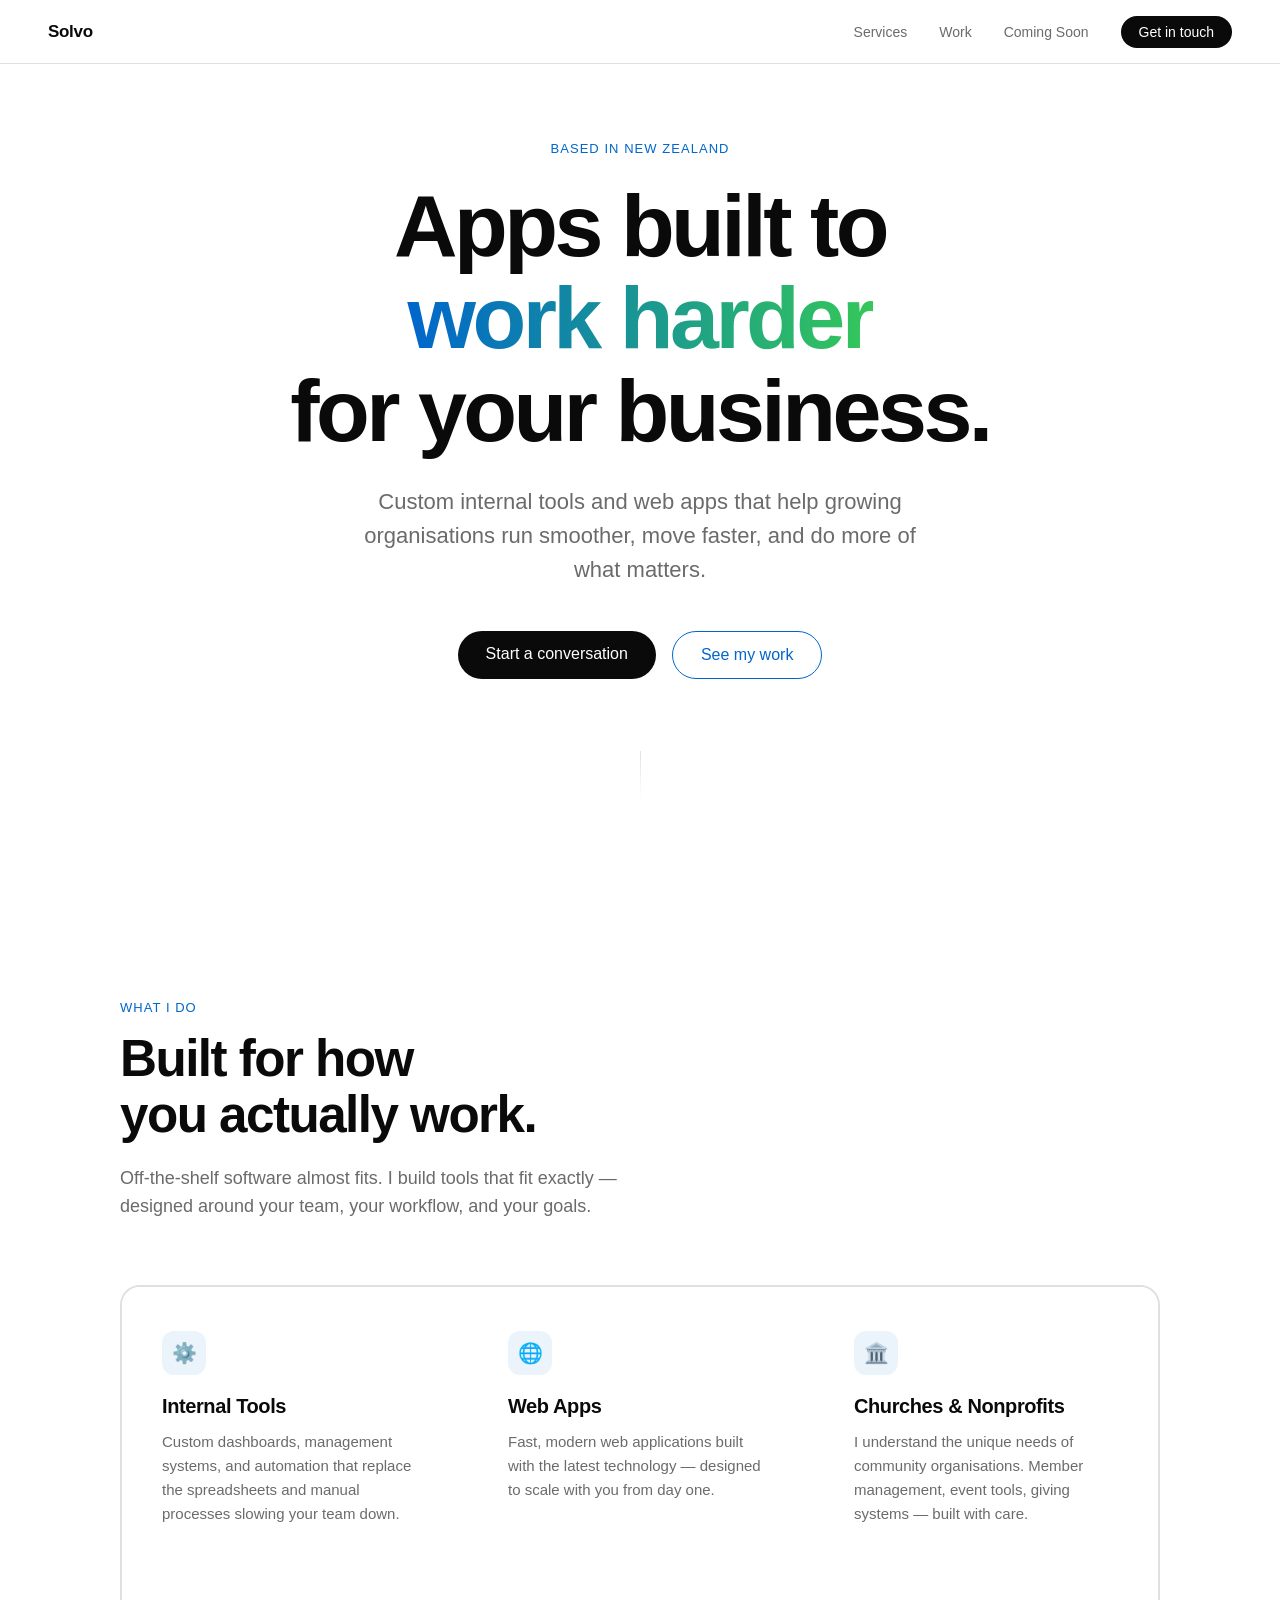
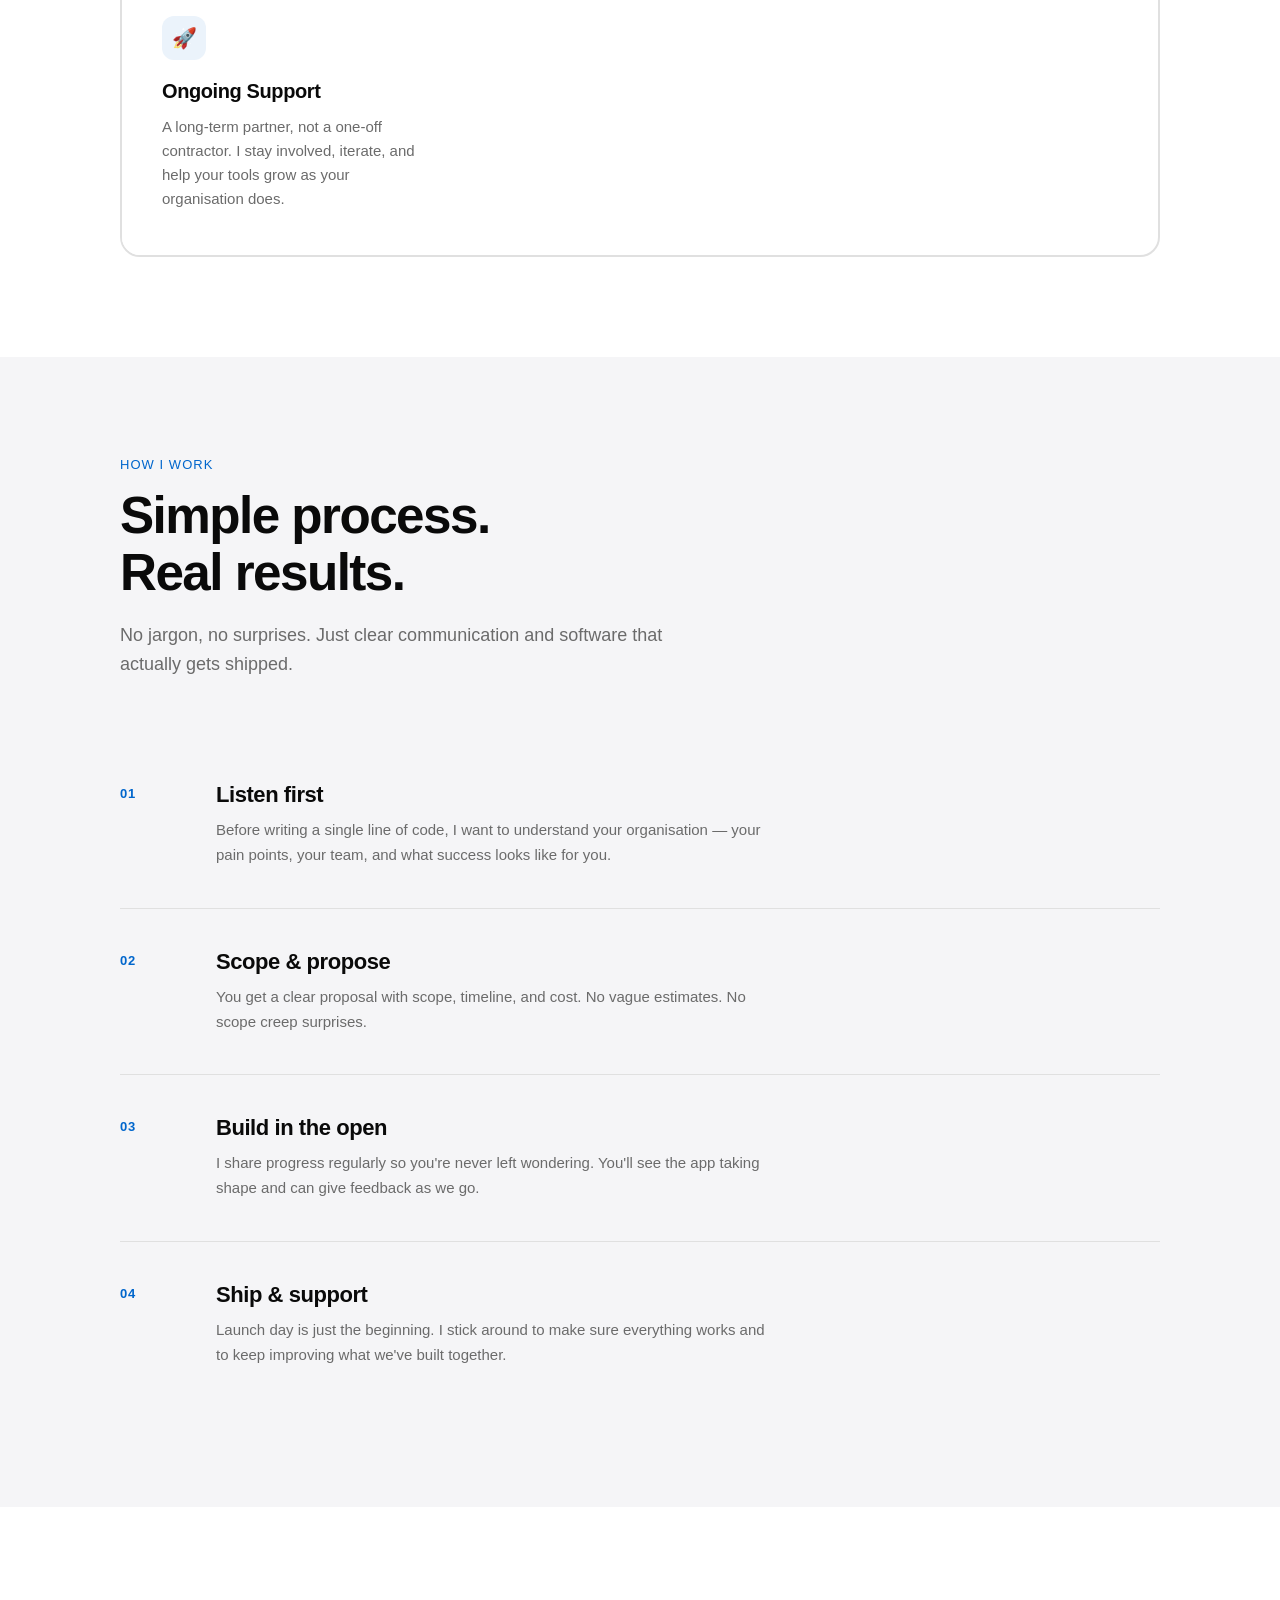
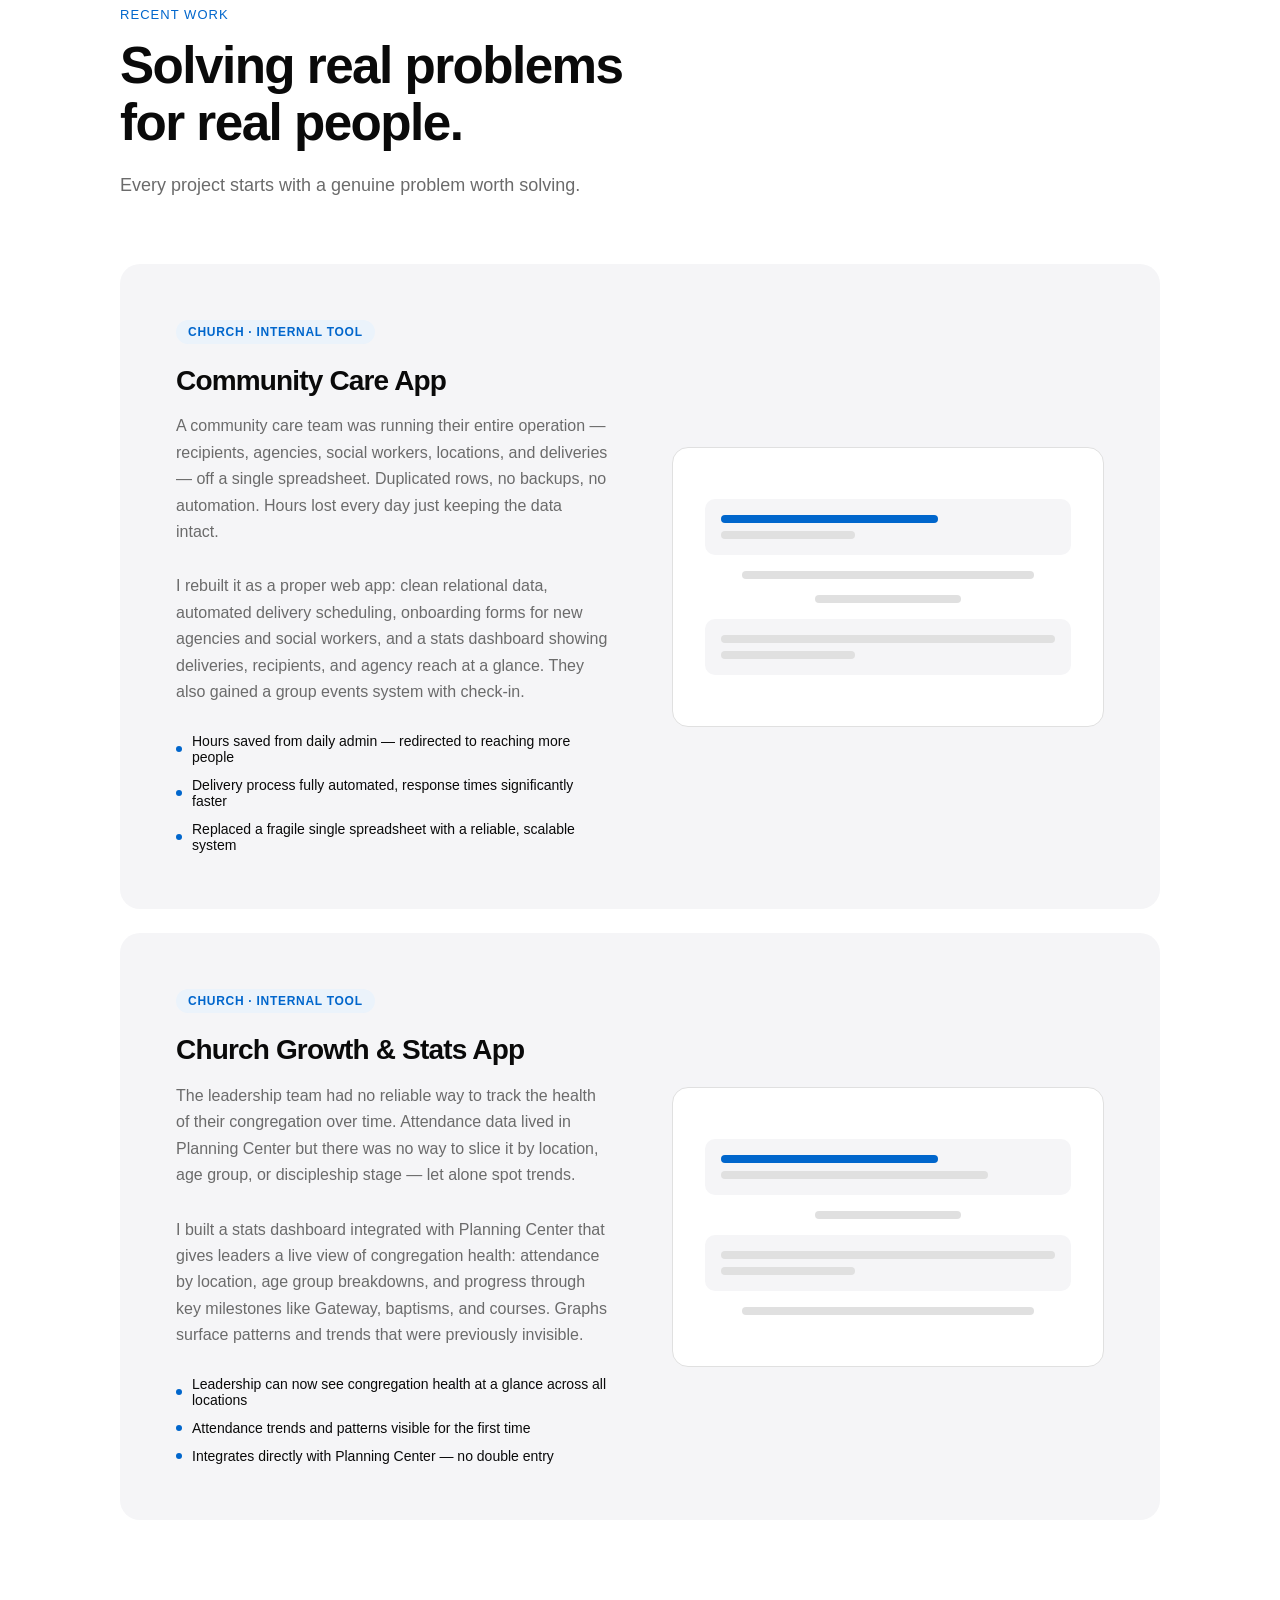
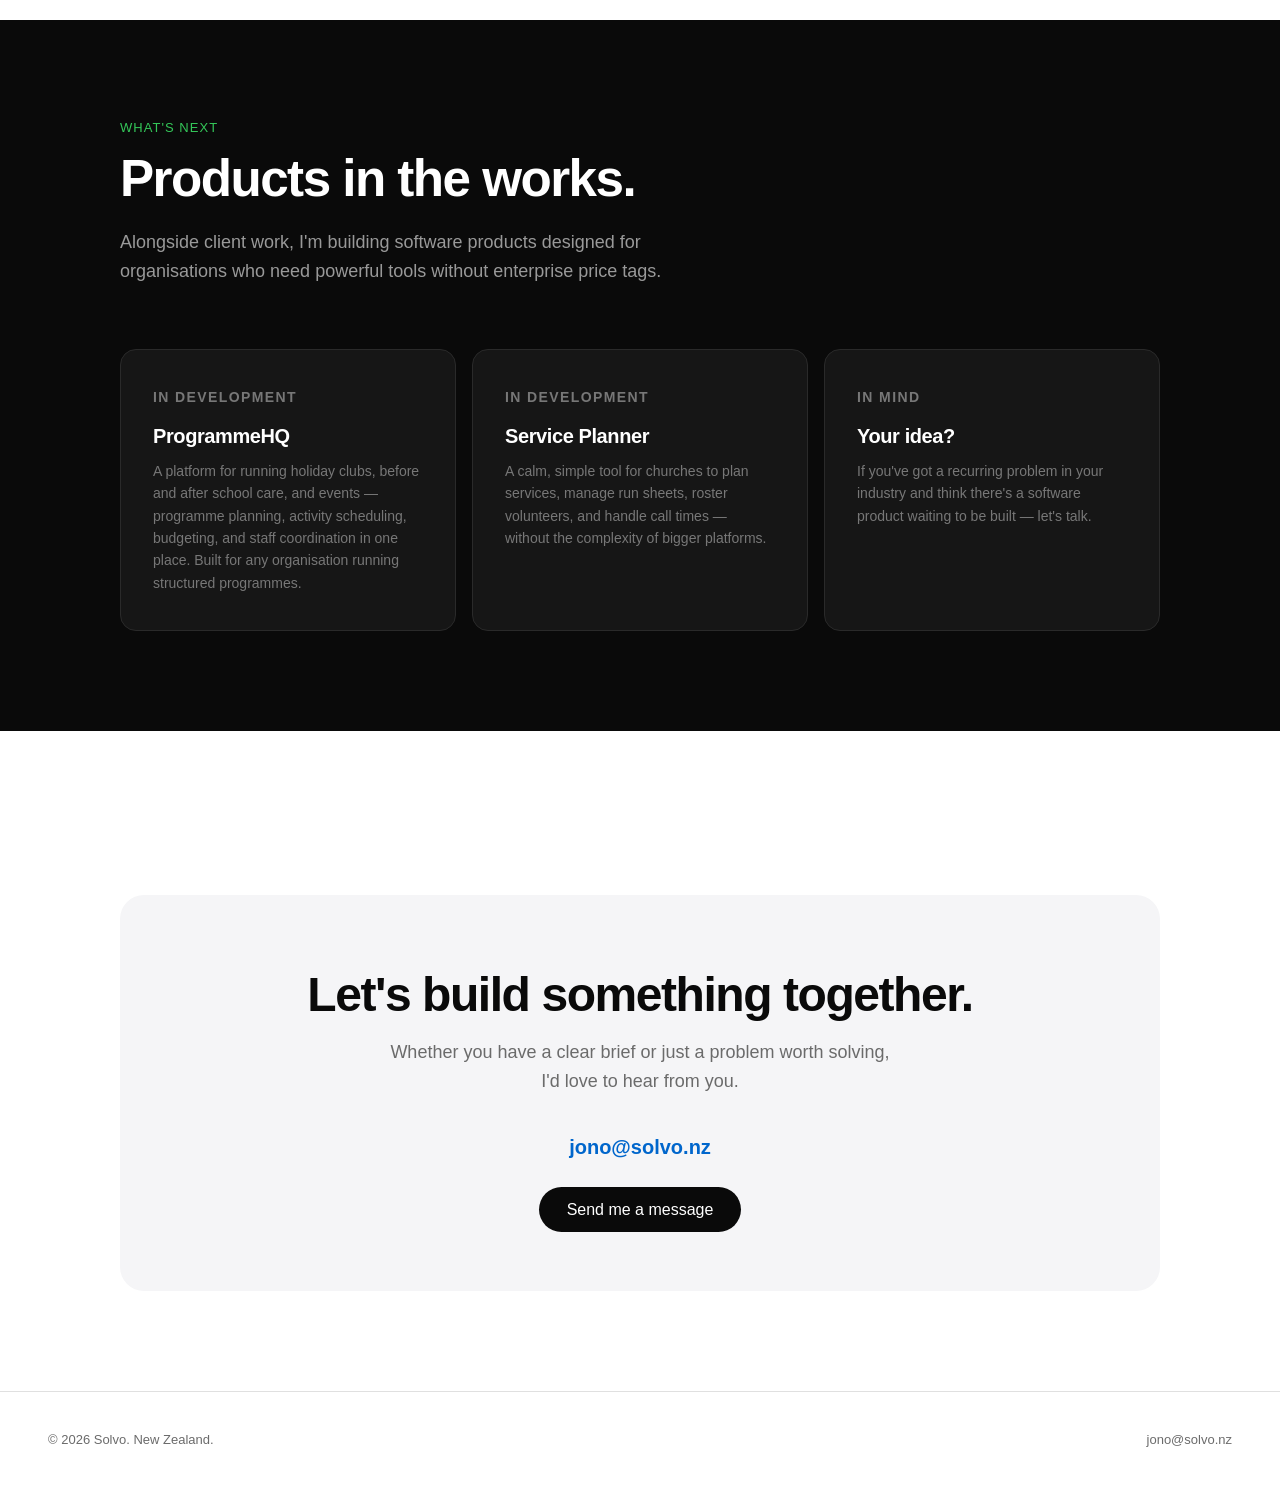
==== index.html @ 23cbd767 "Add files via upload" ====
<!DOCTYPE html>
<html lang="en">
<head>
<meta charset="UTF-8" />
<meta name="viewport" content="width=device-width, initial-scale=1.0" />
<title>Solvo — Custom App Development, New Zealand</title>
<style>
*, *::before, *::after { box-sizing: border-box; margin: 0; padding: 0; }
:root {
--black: #0A0A0A;
--white: #FFFFFF;
--grey: #6B6B6B;
--light: #F5F5F7;
--border: #E0E0E0;
--blue: #0066CC;
--blue-lt: #EBF3FB;
}
html { scroll-behavior: smooth; }
body {
font-family: -apple-system, BlinkMacSystemFont, "SF Pro Display", "Segoe UI", sans-serif;
background: var(--white);
color: var(--black);
-webkit-font-smoothing: antialiased;
}
/* NAV */
nav {
position: fixed;
top: 0; left: 0; right: 0;
z-index: 100;
display: flex;
align-items: center;
justify-content: space-between;
padding: 0 48px;
height: 64px;
background: rgba(255,255,255,0.85);
backdrop-filter: saturate(180%) blur(20px);
border-bottom: 1px solid var(--border);
}
.nav-logo {
font-size: 17px;
font-weight: 600;
letter-spacing: -0.3px;
color: var(--black);
text-decoration: none;
}
.nav-links {
display: flex;
gap: 32px;
list-style: none;
}
.nav-links a {
font-size: 14px;
color: var(--grey);
text-decoration: none;
transition: color 0.2s;
}
.nav-links a:hover { color: var(--black); }
.nav-cta {
background: var(--black);
color: var(--white) !important;
padding: 8px 18px;
border-radius: 980px;
font-size: 14px !important;
font-weight: 500;
transition: background 0.2s !important;
}
.nav-cta:hover { background: #333 !important; color: var(--white) !important; }
/* HERO */
.hero {
min-height: 100vh;
display: flex;
flex-direction: column;
align-items: center;
justify-content: center;
text-align: center;
padding: 120px 24px 80px;
}
.hero-eyebrow {
display: inline-block;
font-size: 13px;
font-weight: 500;
letter-spacing: 0.08em;
text-transform: uppercase;
color: var(--blue);
margin-bottom: 24px;
}
.hero h1 {
font-size: clamp(44px, 7vw, 88px);
font-weight: 700;
letter-spacing: -0.04em;
line-height: 1.05;
max-width: 820px;
margin-bottom: 28px;
}
.hero h1 .animated-word {
background: linear-gradient(90deg, #0066CC, #34C759, #FF6B00, #0066CC);
background-size: 300% auto;
-webkit-background-clip: text;
-webkit-text-fill-color: transparent;
background-clip: text;
animation: shimmer 6s linear infinite;
}
@keyframes shimmer {
0% { background-position: 0% center; }
100% { background-position: 300% center; }
}
.hero p {
font-size: clamp(18px, 2.2vw, 22px);
color: var(--grey);
max-width: 560px;
line-height: 1.55;
margin-bottom: 44px;
font-weight: 400;
}
.hero-actions {
display: flex;
gap: 16px;
flex-wrap: wrap;
justify-content: center;
}
.btn-primary {
background: var(--black);
color: var(--white);
padding: 14px 28px;
border-radius: 980px;
font-size: 16px;
font-weight: 500;
text-decoration: none;
transition: background 0.2s, transform 0.15s;
}
.btn-primary:hover { background: #333; transform: translateY(-1px); }
.btn-secondary {
background: transparent;
color: var(--blue);
padding: 14px 28px;
border-radius: 980px;
font-size: 16px;
font-weight: 500;
text-decoration: none;
border: 1.5px solid var(--blue);
transition: background 0.2s, transform 0.15s;
}
.btn-secondary:hover { background: var(--blue-lt); transform: translateY(-1px); }
.hero-scroll {
margin-top: 72px;
display: flex;
flex-direction: column;
align-items: center;
gap: 8px;
color: var(--border);
font-size: 12px;
letter-spacing: 0.08em;
text-transform: uppercase;
}
.scroll-line {
width: 1px;
height: 48px;
background: linear-gradient(to bottom, var(--border), transparent);
}
/* SECTION WRAPPER */
section {
padding: 100px 24px;
}
.container {
max-width: 1040px;
margin: 0 auto;
}
.section-eyebrow {
font-size: 13px;
font-weight: 500;
letter-spacing: 0.08em;
text-transform: uppercase;
color: var(--blue);
margin-bottom: 16px;
}
.section-title {
font-size: clamp(32px, 4vw, 52px);
font-weight: 700;
letter-spacing: -0.03em;
line-height: 1.1;
margin-bottom: 20px;
}
.section-sub {
font-size: 18px;
color: var(--grey);
line-height: 1.6;
max-width: 560px;
}
/* WHAT I DO */
#services { background: var(--white); }
.services-grid {
display: grid;
grid-template-columns: repeat(auto-fit, minmax(280px, 1fr));
gap: 2px;
margin-top: 64px;
border: 2px solid var(--border);
border-radius: 20px;
overflow: hidden;
}
.service-card {
padding: 44px 40px;
background: var(--white);
transition: background 0.2s;
}
.service-card:hover { background: var(--light); }
.service-icon {
width: 44px;
height: 44px;
background: var(--blue-lt);
border-radius: 12px;
display: flex;
align-items: center;
justify-content: center;
margin-bottom: 20px;
font-size: 20px;
}
.service-card h3 {
font-size: 20px;
font-weight: 600;
letter-spacing: -0.02em;
margin-bottom: 12px;
}
.service-card p {
font-size: 15px;
color: var(--grey);
line-height: 1.6;
}
/* HOW I WORK */
#process { background: var(--light); }
.process-steps {
margin-top: 64px;
display: flex;
flex-direction: column;
gap: 0;
}
.process-step {
display: grid;
grid-template-columns: 64px 1fr;
gap: 32px;
padding: 40px 0;
border-bottom: 1px solid var(--border);
align-items: start;
}
.process-step:last-child { border-bottom: none; }
.step-num {
font-size: 13px;
font-weight: 600;
color: var(--blue);
letter-spacing: 0.05em;
padding-top: 4px;
}
.step-content h3 {
font-size: 22px;
font-weight: 600;
letter-spacing: -0.02em;
margin-bottom: 10px;
}
.step-content p {
font-size: 15px;
color: var(--grey);
line-height: 1.65;
max-width: 560px;
}
/* WORK */
#work { background: var(--white); }
.work-cards {
margin-top: 64px;
display: flex;
flex-direction: column;
gap: 24px;
}
.work-card {
background: var(--light);
border-radius: 20px;
padding: 56px;
display: grid;
grid-template-columns: 1fr 1fr;
gap: 64px;
align-items: center;
}
.work-tag {
display: inline-block;
background: var(--blue-lt);
color: var(--blue);
font-size: 12px;
font-weight: 600;
letter-spacing: 0.06em;
text-transform: uppercase;
padding: 5px 12px;
border-radius: 980px;
margin-bottom: 20px;
}
.work-card h3 {
font-size: 28px;
font-weight: 700;
letter-spacing: -0.03em;
margin-bottom: 16px;
line-height: 1.2;
}
.work-card p {
font-size: 16px;
color: var(--grey);
line-height: 1.65;
margin-bottom: 28px;
}
.work-outcome {
display: flex;
flex-direction: column;
gap: 12px;
}
.outcome-item {
display: flex;
align-items: center;
gap: 10px;
font-size: 14px;
color: var(--black);
font-weight: 500;
}
.outcome-dot {
width: 6px;
height: 6px;
background: var(--blue);
border-radius: 50%;
flex-shrink: 0;
}
.work-visual {
background: var(--white);
border-radius: 16px;
height: 280px;
display: flex;
flex-direction: column;
align-items: center;
justify-content: center;
gap: 16px;
border: 1px solid var(--border);
padding: 32px;
}
.mock-bar {
width: 100%;
height: 8px;
background: var(--border);
border-radius: 4px;
}
.mock-bar.blue { background: var(--blue); width: 65%; }
.mock-bar.short { width: 40%; }
.mock-bar.mid { width: 80%; }
.mock-card {
width: 100%;
background: var(--light);
border-radius: 10px;
padding: 16px;
display: flex;
flex-direction: column;
gap: 8px;
}
/* COMING SOON */
#saas {
background: var(--black);
color: var(--white);
}
#saas .section-eyebrow { color: #34C759; }
#saas .section-title { color: var(--white); }
#saas .section-sub { color: #999; }
.saas-cards {
margin-top: 64px;
display: grid;
grid-template-columns: repeat(auto-fit, minmax(260px, 1fr));
gap: 16px;
}
.saas-card {
background: #161616;
border: 1px solid #2a2a2a;
border-radius: 16px;
padding: 36px 32px;
position: relative;
overflow: hidden;
}
.saas-card::before {
content: '';
position: absolute;
top: 0; left: 0; right: 0;
height: 2px;
background: linear-gradient(90deg, var(--blue), #34C759);
opacity: 0;
transition: opacity 0.3s;
}
.saas-card:hover::before { opacity: 1; }
.saas-label {
font-size: 11px;
font-weight: 600;
letter-spacing: 0.1em;
text-transform: uppercase;
color: #555;
margin-bottom: 16px;
}
.saas-card h3 {
font-size: 20px;
font-weight: 600;
color: var(--white);
margin-bottom: 12px;
letter-spacing: -0.02em;
}
.saas-card p {
font-size: 14px;
color: #777;
line-height: 1.6;
}
/* CONTACT */
#contact { background: var(--white); }
.contact-box {
margin-top: 64px;
background: var(--light);
border-radius: 24px;
padding: 72px 64px;
text-align: center;
}
.contact-box h2 {
font-size: clamp(32px, 4vw, 48px);
font-weight: 700;
letter-spacing: -0.03em;
margin-bottom: 16px;
}
.contact-box p {
font-size: 18px;
color: var(--grey);
margin-bottom: 40px;
line-height: 1.6;
}
.contact-email {
display: inline-block;
font-size: 20px;
font-weight: 600;
color: var(--blue);
text-decoration: none;
border-bottom: 2px solid transparent;
transition: border-color 0.2s;
margin-bottom: 40px;
}
.contact-email:hover { border-color: var(--blue); }
/* FOOTER */
footer {
padding: 40px 48px;
border-top: 1px solid var(--border);
display: flex;
align-items: center;
justify-content: space-between;
}
footer p {
font-size: 13px;
color: var(--grey);
}
footer a {
font-size: 13px;
color: var(--grey);
text-decoration: none;
}
footer a:hover { color: var(--black); }
/* RESPONSIVE */
@media (max-width: 768px) {
nav { padding: 0 20px; }
.nav-links { display: none; }
section { padding: 72px 20px; }
.work-card { grid-template-columns: 1fr; gap: 32px; padding: 36px 28px; }
.work-visual { height: 200px; }
.contact-box { padding: 48px 28px; }
footer { flex-direction: column; gap: 12px; text-align: center; }
}
@media (prefers-reduced-motion: reduce) {
.hero h1 .animated-word { animation: none; background: var(--blue); }
}
</style>
</head>
<body>
<!-- NAV -->
<nav>
<a href="#" class="nav-logo">Solvo</a>
<ul class="nav-links">
<li><a href="#services">Services</a></li>
<li><a href="#work">Work</a></li>
<li><a href="#saas">Coming Soon</a></li>
<li><a href="#contact" class="nav-cta">Get in touch</a></li>
</ul>
</nav>

<!-- HERO -->
<section class="hero">
<span class="hero-eyebrow">Based in New Zealand</span>
<h1>Apps built to<br><span class="animated-word">work harder</span><br>for your business.</h1>
<p>Custom internal tools and web apps that help growing organisations run smoother, move faster, and do more of what matters.</p>
<div class="hero-actions">
<a href="#contact" class="btn-primary">Start a conversation</a>
<a href="#work" class="btn-secondary">See my work</a>
</div>
<div class="hero-scroll">
<div class="scroll-line"></div>
</div>
</section>

<!-- SERVICES -->
<section id="services">
<div class="container">
<p class="section-eyebrow">What I do</p>
<h2 class="section-title">Built for how<br>you actually work.</h2>
<p class="section-sub">Off-the-shelf software almost fits. I build tools that fit exactly — designed around your team, your workflow, and your goals.</p>
<div class="services-grid">
<div class="service-card">
<div class="service-icon">⚙️</div>
<h3>Internal Tools</h3>
<p>Custom dashboards, management systems, and automation that replace the spreadsheets and manual processes slowing your team down.</p>
</div>
<div class="service-card">
<div class="service-icon">🌐</div>
<h3>Web Apps</h3>
<p>Fast, modern web applications built with the latest technology — designed to scale with you from day one.</p>
</div>
<div class="service-card">
<div class="service-icon">🏛️</div>
<h3>Churches & Nonprofits</h3>
<p>I understand the unique needs of community organisations. Member management, event tools, giving systems — built with care.</p>
</div>
<div class="service-card">
<div class="service-icon">🚀</div>
<h3>Ongoing Support</h3>
<p>A long-term partner, not a one-off contractor. I stay involved, iterate, and help your tools grow as your organisation does.</p>
</div>
</div>
</div>
</section>

<!-- PROCESS -->
<section id="process">
<div class="container">
<p class="section-eyebrow">How I work</p>
<h2 class="section-title">Simple process.<br>Real results.</h2>
<p class="section-sub">No jargon, no surprises. Just clear communication and software that actually gets shipped.</p>
<div class="process-steps">
<div class="process-step">
<span class="step-num">01</span>
<div class="step-content">
<h3>Listen first</h3>
<p>Before writing a single line of code, I want to understand your organisation — your pain points, your team, and what success looks like for you.</p>
</div>
</div>
<div class="process-step">
<span class="step-num">02</span>
<div class="step-content">
<h3>Scope & propose</h3>
<p>You get a clear proposal with scope, timeline, and cost. No vague estimates. No scope creep surprises.</p>
</div>
</div>
<div class="process-step">
<span class="step-num">03</span>
<div class="step-content">
<h3>Build in the open</h3>
<p>I share progress regularly so you're never left wondering. You'll see the app taking shape and can give feedback as we go.</p>
</div>
</div>
<div class="process-step">
<span class="step-num">04</span>
<div class="step-content">
<h3>Ship & support</h3>
<p>Launch day is just the beginning. I stick around to make sure everything works and to keep improving what we've built together.</p>
</div>
</div>
</div>
</div>
</section>

<!-- WORK -->
<section id="work">
<div class="container">
<p class="section-eyebrow">Recent work</p>
<h2 class="section-title">Solving real problems<br>for real people.</h2>
<p class="section-sub">Every project starts with a genuine problem worth solving.</p>
<div class="work-cards">
<div class="work-card">
<div class="work-info">
<span class="work-tag">Church · Internal Tool</span>
<h3>Community Care App</h3>
<p>A community care team was running their entire operation — recipients, agencies, social workers, locations, and deliveries — off a single spreadsheet. Duplicated rows, no backups, no automation. Hours lost every day just keeping the data intact.</p>
<p>I rebuilt it as a proper web app: clean relational data, automated delivery scheduling, onboarding forms for new agencies and social workers, and a stats dashboard showing deliveries, recipients, and agency reach at a glance. They also gained a group events system with check-in.</p>
<div class="work-outcome">
<div class="outcome-item"><span class="outcome-dot"></span>Hours saved from daily admin — redirected to reaching more people</div>
<div class="outcome-item"><span class="outcome-dot"></span>Delivery process fully automated, response times significantly faster</div>
<div class="outcome-item"><span class="outcome-dot"></span>Replaced a fragile single spreadsheet with a reliable, scalable system</div>
</div>
</div>
<div class="work-visual" aria-hidden="true">
<div class="mock-card">
<div class="mock-bar blue"></div>
<div class="mock-bar short"></div>
</div>
<div class="mock-bar mid"></div>
<div class="mock-bar short"></div>
<div class="mock-card">
<div class="mock-bar"></div>
<div class="mock-bar short"></div>
</div>
</div>
</div>
<div class="work-card">
<div class="work-info">
<span class="work-tag">Church · Internal Tool</span>
<h3>Church Growth & Stats App</h3>
<p>The leadership team had no reliable way to track the health of their congregation over time. Attendance data lived in Planning Center but there was no way to slice it by location, age group, or discipleship stage — let alone spot trends.</p>
<p>I built a stats dashboard integrated with Planning Center that gives leaders a live view of congregation health: attendance by location, age group breakdowns, and progress through key milestones like Gateway, baptisms, and courses. Graphs surface patterns and trends that were previously invisible.</p>
<div class="work-outcome">
<div class="outcome-item"><span class="outcome-dot"></span>Leadership can now see congregation health at a glance across all locations</div>
<div class="outcome-item"><span class="outcome-dot"></span>Attendance trends and patterns visible for the first time</div>
<div class="outcome-item"><span class="outcome-dot"></span>Integrates directly with Planning Center — no double entry</div>
</div>
</div>
<div class="work-visual" aria-hidden="true">
<div class="mock-card">
<div class="mock-bar blue"></div>
<div class="mock-bar mid"></div>
</div>
<div class="mock-bar short"></div>
<div class="mock-card">
<div class="mock-bar"></div>
<div class="mock-bar short"></div>
</div>
<div class="mock-bar mid"></div>
</div>
</div>
</div>
</div>
</section>

<!-- SAAS / COMING SOON -->
<section id="saas">
<div class="container">
<p class="section-eyebrow">What's next</p>
<h2 class="section-title">Products in the works.</h2>
<p class="section-sub">Alongside client work, I'm building software products designed for organisations who need powerful tools without enterprise price tags.</p>
<div class="saas-cards">
<div class="saas-card">
<p class="saas-label">In development</p>
<h3>ProgrammeHQ</h3>
<p>A platform for running holiday clubs, before and after school care, and events — programme planning, activity scheduling, budgeting, and staff coordination in one place. Built for any organisation running structured programmes.</p>
</div>
<div class="saas-card">
<p class="saas-label">In development</p>
<h3>Service Planner</h3>
<p>A calm, simple tool for churches to plan services, manage run sheets, roster volunteers, and handle call times — without the complexity of bigger platforms.</p>
</div>
<div class="saas-card">
<p class="saas-label">In mind</p>
<h3>Your idea?</h3>
<p>If you've got a recurring problem in your industry and think there's a software product waiting to be built — let's talk.</p>
</div>
</div>
</div>
</section>

<!-- CONTACT -->
<section id="contact">
<div class="container">
<div class="contact-box">
<h2>Let's build something together.</h2>
<p>Whether you have a clear brief or just a problem worth solving,<br>I'd love to hear from you.</p>
<a href="mailto:jono@solvo.nz" class="contact-email">jono@solvo.nz</a>
<br>
<a href="mailto:jono@solvo.nz" class="btn-primary">Send me a message</a>
</div>
</div>
</section>

<!-- FOOTER -->
<footer>
<p>© 2026 Solvo. New Zealand.</p>
<a href="mailto:jono@solvo.nz">jono@solvo.nz</a>
</footer>

</body>
</html>
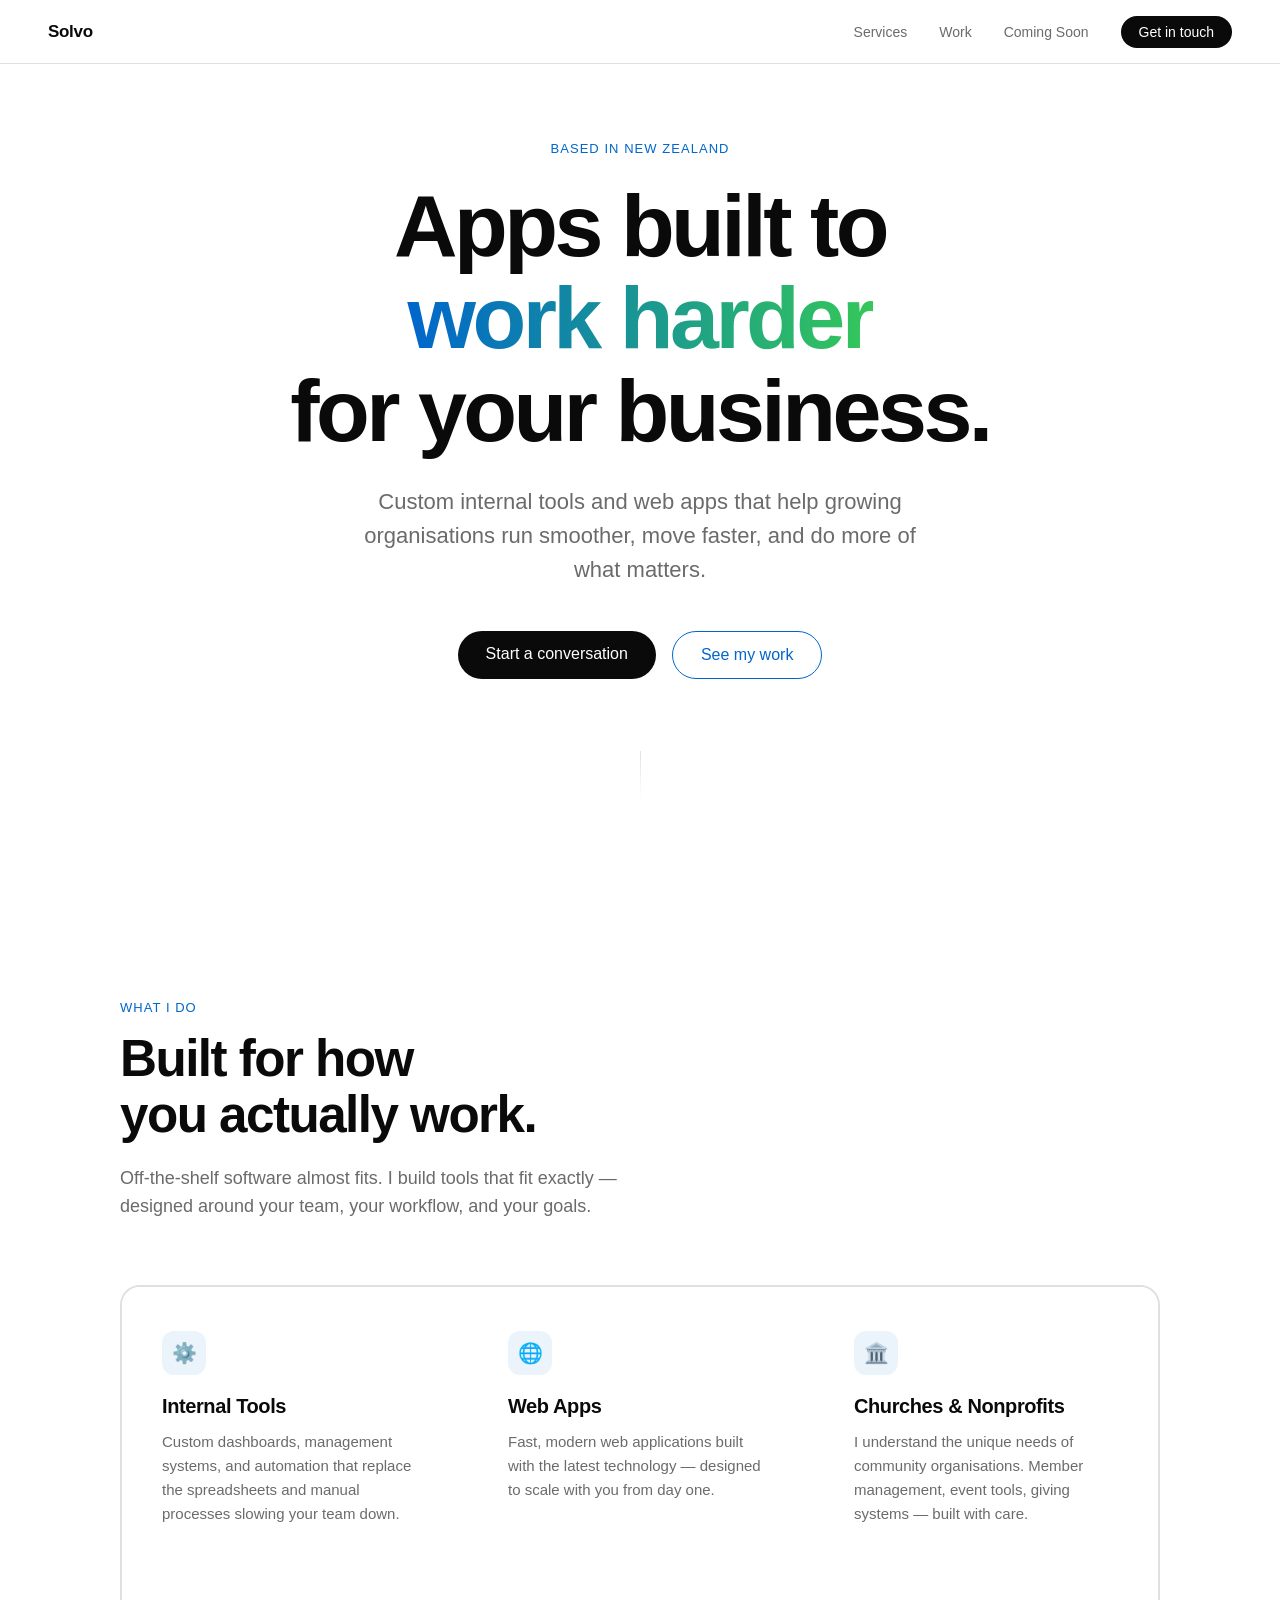
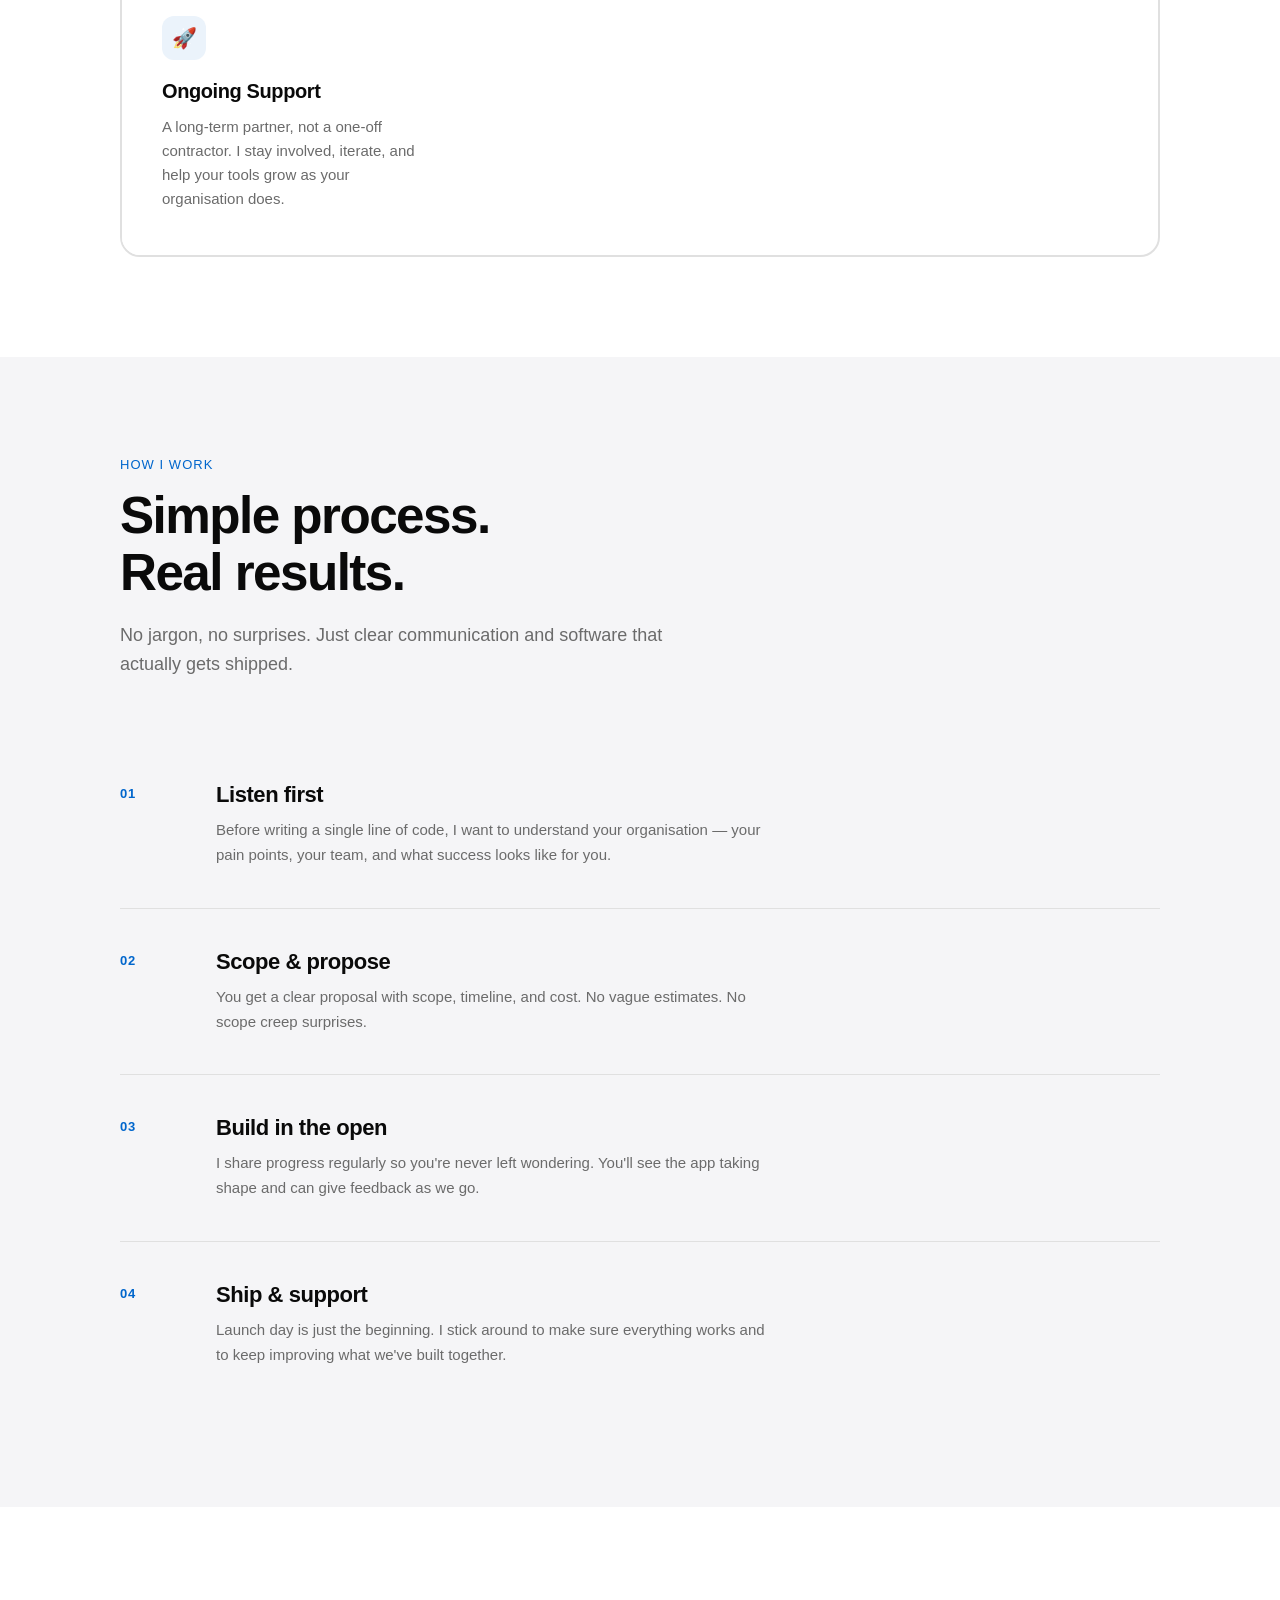
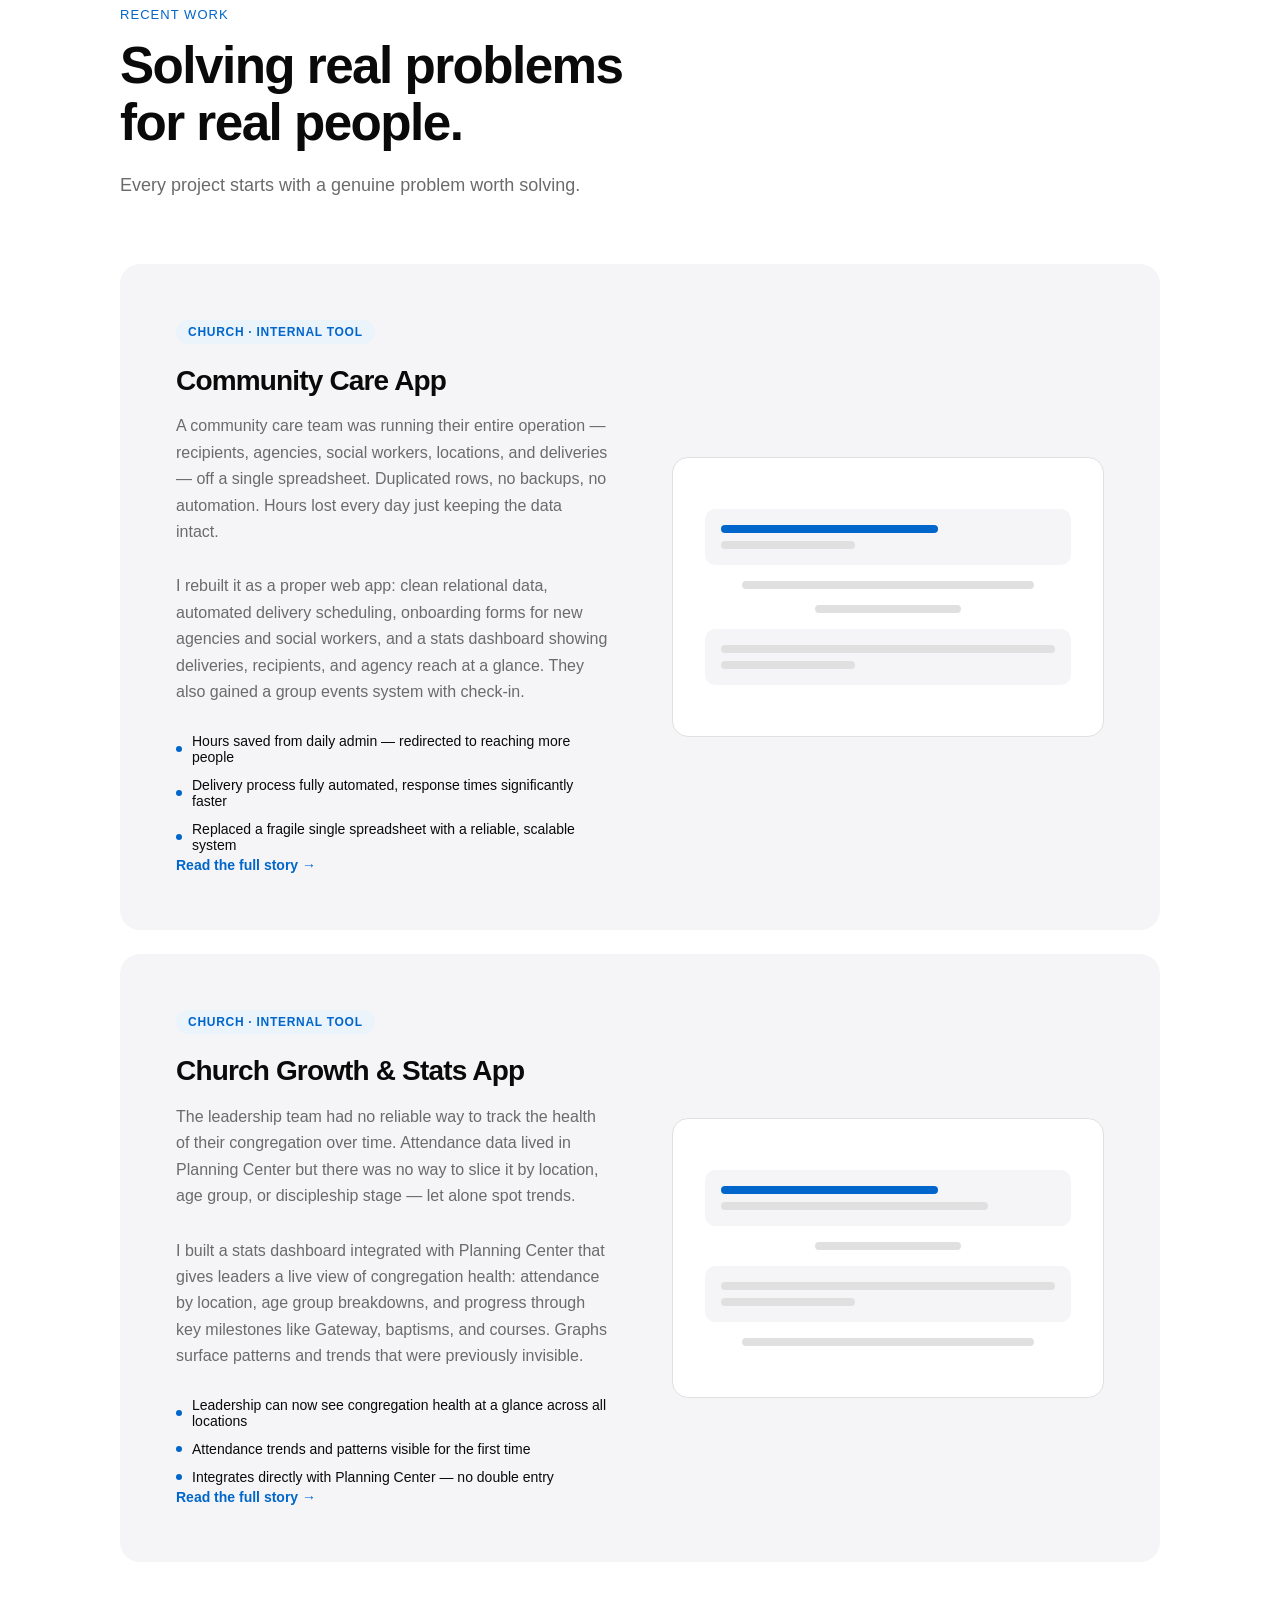
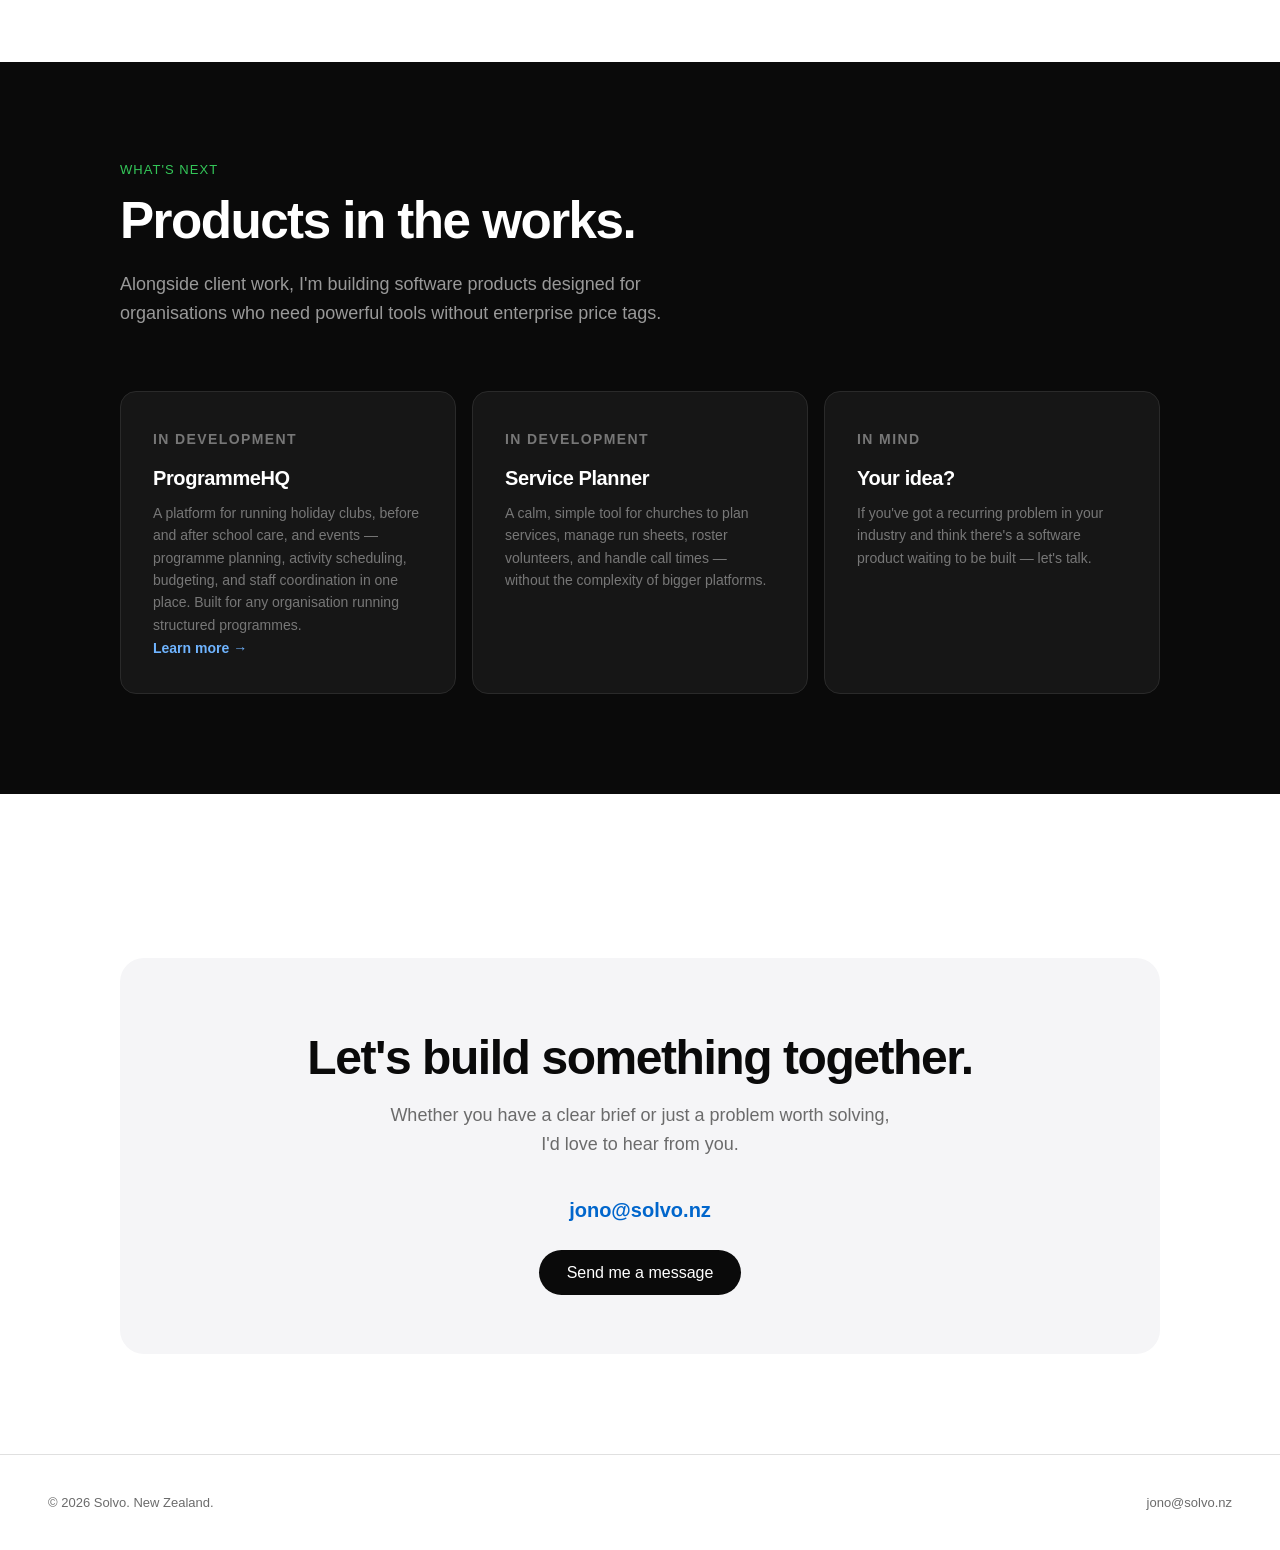
==== commit 6948f740: "Add files via upload" ====
--- a/index.html
+++ b/index.html
@@ -4,481 +4,27 @@
 <meta charset="UTF-8" />
 <meta name="viewport" content="width=device-width, initial-scale=1.0" />
 <title>Solvo — Custom App Development, New Zealand</title>
-<style>
-*, *::before, *::after { box-sizing: border-box; margin: 0; padding: 0; }
-:root {
---black: #0A0A0A;
---white: #FFFFFF;
---grey: #6B6B6B;
---light: #F5F5F7;
---border: #E0E0E0;
---blue: #0066CC;
---blue-lt: #EBF3FB;
-}
-html { scroll-behavior: smooth; }
-body {
-font-family: -apple-system, BlinkMacSystemFont, "SF Pro Display", "Segoe UI", sans-serif;
-background: var(--white);
-color: var(--black);
--webkit-font-smoothing: antialiased;
-}
-/* NAV */
-nav {
-position: fixed;
-top: 0; left: 0; right: 0;
-z-index: 100;
-display: flex;
-align-items: center;
-justify-content: space-between;
-padding: 0 48px;
-height: 64px;
-background: rgba(255,255,255,0.85);
-backdrop-filter: saturate(180%) blur(20px);
-border-bottom: 1px solid var(--border);
-}
-.nav-logo {
-font-size: 17px;
-font-weight: 600;
-letter-spacing: -0.3px;
-color: var(--black);
-text-decoration: none;
-}
-.nav-links {
-display: flex;
-gap: 32px;
-list-style: none;
-}
-.nav-links a {
-font-size: 14px;
-color: var(--grey);
-text-decoration: none;
-transition: color 0.2s;
-}
-.nav-links a:hover { color: var(--black); }
-.nav-cta {
-background: var(--black);
-color: var(--white) !important;
-padding: 8px 18px;
-border-radius: 980px;
-font-size: 14px !important;
-font-weight: 500;
-transition: background 0.2s !important;
-}
-.nav-cta:hover { background: #333 !important; color: var(--white) !important; }
-/* HERO */
-.hero {
-min-height: 100vh;
-display: flex;
-flex-direction: column;
-align-items: center;
-justify-content: center;
-text-align: center;
-padding: 120px 24px 80px;
-}
-.hero-eyebrow {
-display: inline-block;
-font-size: 13px;
-font-weight: 500;
-letter-spacing: 0.08em;
-text-transform: uppercase;
-color: var(--blue);
-margin-bottom: 24px;
-}
-.hero h1 {
-font-size: clamp(44px, 7vw, 88px);
-font-weight: 700;
-letter-spacing: -0.04em;
-line-height: 1.05;
-max-width: 820px;
-margin-bottom: 28px;
-}
-.hero h1 .animated-word {
-background: linear-gradient(90deg, #0066CC, #34C759, #FF6B00, #0066CC);
-background-size: 300% auto;
--webkit-background-clip: text;
--webkit-text-fill-color: transparent;
-background-clip: text;
-animation: shimmer 6s linear infinite;
-}
-@keyframes shimmer {
-0% { background-position: 0% center; }
-100% { background-position: 300% center; }
-}
-.hero p {
-font-size: clamp(18px, 2.2vw, 22px);
-color: var(--grey);
-max-width: 560px;
-line-height: 1.55;
-margin-bottom: 44px;
-font-weight: 400;
-}
-.hero-actions {
-display: flex;
-gap: 16px;
-flex-wrap: wrap;
-justify-content: center;
-}
-.btn-primary {
-background: var(--black);
-color: var(--white);
-padding: 14px 28px;
-border-radius: 980px;
-font-size: 16px;
-font-weight: 500;
-text-decoration: none;
-transition: background 0.2s, transform 0.15s;
-}
-.btn-primary:hover { background: #333; transform: translateY(-1px); }
-.btn-secondary {
-background: transparent;
-color: var(--blue);
-padding: 14px 28px;
-border-radius: 980px;
-font-size: 16px;
-font-weight: 500;
-text-decoration: none;
-border: 1.5px solid var(--blue);
-transition: background 0.2s, transform 0.15s;
-}
-.btn-secondary:hover { background: var(--blue-lt); transform: translateY(-1px); }
-.hero-scroll {
-margin-top: 72px;
-display: flex;
-flex-direction: column;
-align-items: center;
-gap: 8px;
-color: var(--border);
-font-size: 12px;
-letter-spacing: 0.08em;
-text-transform: uppercase;
-}
-.scroll-line {
-width: 1px;
-height: 48px;
-background: linear-gradient(to bottom, var(--border), transparent);
-}
-/* SECTION WRAPPER */
-section {
-padding: 100px 24px;
-}
-.container {
-max-width: 1040px;
-margin: 0 auto;
-}
-.section-eyebrow {
-font-size: 13px;
-font-weight: 500;
-letter-spacing: 0.08em;
-text-transform: uppercase;
-color: var(--blue);
-margin-bottom: 16px;
-}
-.section-title {
-font-size: clamp(32px, 4vw, 52px);
-font-weight: 700;
-letter-spacing: -0.03em;
-line-height: 1.1;
-margin-bottom: 20px;
-}
-.section-sub {
-font-size: 18px;
-color: var(--grey);
-line-height: 1.6;
-max-width: 560px;
-}
-/* WHAT I DO */
-#services { background: var(--white); }
-.services-grid {
-display: grid;
-grid-template-columns: repeat(auto-fit, minmax(280px, 1fr));
-gap: 2px;
-margin-top: 64px;
-border: 2px solid var(--border);
-border-radius: 20px;
-overflow: hidden;
-}
-.service-card {
-padding: 44px 40px;
-background: var(--white);
-transition: background 0.2s;
-}
-.service-card:hover { background: var(--light); }
-.service-icon {
-width: 44px;
-height: 44px;
-background: var(--blue-lt);
-border-radius: 12px;
-display: flex;
-align-items: center;
-justify-content: center;
-margin-bottom: 20px;
-font-size: 20px;
-}
-.service-card h3 {
-font-size: 20px;
-font-weight: 600;
-letter-spacing: -0.02em;
-margin-bottom: 12px;
-}
-.service-card p {
-font-size: 15px;
-color: var(--grey);
-line-height: 1.6;
-}
-/* HOW I WORK */
-#process { background: var(--light); }
-.process-steps {
-margin-top: 64px;
-display: flex;
-flex-direction: column;
-gap: 0;
-}
-.process-step {
-display: grid;
-grid-template-columns: 64px 1fr;
-gap: 32px;
-padding: 40px 0;
-border-bottom: 1px solid var(--border);
-align-items: start;
-}
-.process-step:last-child { border-bottom: none; }
-.step-num {
-font-size: 13px;
-font-weight: 600;
-color: var(--blue);
-letter-spacing: 0.05em;
-padding-top: 4px;
-}
-.step-content h3 {
-font-size: 22px;
-font-weight: 600;
-letter-spacing: -0.02em;
-margin-bottom: 10px;
-}
-.step-content p {
-font-size: 15px;
-color: var(--grey);
-line-height: 1.65;
-max-width: 560px;
-}
-/* WORK */
-#work { background: var(--white); }
-.work-cards {
-margin-top: 64px;
-display: flex;
-flex-direction: column;
-gap: 24px;
-}
-.work-card {
-background: var(--light);
-border-radius: 20px;
-padding: 56px;
-display: grid;
-grid-template-columns: 1fr 1fr;
-gap: 64px;
-align-items: center;
-}
-.work-tag {
-display: inline-block;
-background: var(--blue-lt);
-color: var(--blue);
-font-size: 12px;
-font-weight: 600;
-letter-spacing: 0.06em;
-text-transform: uppercase;
-padding: 5px 12px;
-border-radius: 980px;
-margin-bottom: 20px;
-}
-.work-card h3 {
-font-size: 28px;
-font-weight: 700;
-letter-spacing: -0.03em;
-margin-bottom: 16px;
-line-height: 1.2;
-}
-.work-card p {
-font-size: 16px;
-color: var(--grey);
-line-height: 1.65;
-margin-bottom: 28px;
-}
-.work-outcome {
-display: flex;
-flex-direction: column;
-gap: 12px;
-}
-.outcome-item {
-display: flex;
-align-items: center;
-gap: 10px;
-font-size: 14px;
-color: var(--black);
-font-weight: 500;
-}
-.outcome-dot {
-width: 6px;
-height: 6px;
-background: var(--blue);
-border-radius: 50%;
-flex-shrink: 0;
-}
-.work-visual {
-background: var(--white);
-border-radius: 16px;
-height: 280px;
-display: flex;
-flex-direction: column;
-align-items: center;
-justify-content: center;
-gap: 16px;
-border: 1px solid var(--border);
-padding: 32px;
-}
-.mock-bar {
-width: 100%;
-height: 8px;
-background: var(--border);
-border-radius: 4px;
-}
-.mock-bar.blue { background: var(--blue); width: 65%; }
-.mock-bar.short { width: 40%; }
-.mock-bar.mid { width: 80%; }
-.mock-card {
-width: 100%;
-background: var(--light);
-border-radius: 10px;
-padding: 16px;
-display: flex;
-flex-direction: column;
-gap: 8px;
-}
-/* COMING SOON */
-#saas {
-background: var(--black);
-color: var(--white);
-}
-#saas .section-eyebrow { color: #34C759; }
-#saas .section-title { color: var(--white); }
-#saas .section-sub { color: #999; }
-.saas-cards {
-margin-top: 64px;
-display: grid;
-grid-template-columns: repeat(auto-fit, minmax(260px, 1fr));
-gap: 16px;
-}
-.saas-card {
-background: #161616;
-border: 1px solid #2a2a2a;
-border-radius: 16px;
-padding: 36px 32px;
-position: relative;
-overflow: hidden;
-}
-.saas-card::before {
-content: '';
-position: absolute;
-top: 0; left: 0; right: 0;
-height: 2px;
-background: linear-gradient(90deg, var(--blue), #34C759);
-opacity: 0;
-transition: opacity 0.3s;
-}
-.saas-card:hover::before { opacity: 1; }
-.saas-label {
-font-size: 11px;
-font-weight: 600;
-letter-spacing: 0.1em;
-text-transform: uppercase;
-color: #555;
-margin-bottom: 16px;
-}
-.saas-card h3 {
-font-size: 20px;
-font-weight: 600;
-color: var(--white);
-margin-bottom: 12px;
-letter-spacing: -0.02em;
-}
-.saas-card p {
-font-size: 14px;
-color: #777;
-line-height: 1.6;
-}
-/* CONTACT */
-#contact { background: var(--white); }
-.contact-box {
-margin-top: 64px;
-background: var(--light);
-border-radius: 24px;
-padding: 72px 64px;
-text-align: center;
-}
-.contact-box h2 {
-font-size: clamp(32px, 4vw, 48px);
-font-weight: 700;
-letter-spacing: -0.03em;
-margin-bottom: 16px;
-}
-.contact-box p {
-font-size: 18px;
-color: var(--grey);
-margin-bottom: 40px;
-line-height: 1.6;
-}
-.contact-email {
-display: inline-block;
-font-size: 20px;
-font-weight: 600;
-color: var(--blue);
-text-decoration: none;
-border-bottom: 2px solid transparent;
-transition: border-color 0.2s;
-margin-bottom: 40px;
-}
-.contact-email:hover { border-color: var(--blue); }
-/* FOOTER */
-footer {
-padding: 40px 48px;
-border-top: 1px solid var(--border);
-display: flex;
-align-items: center;
-justify-content: space-between;
-}
-footer p {
-font-size: 13px;
-color: var(--grey);
-}
-footer a {
-font-size: 13px;
-color: var(--grey);
-text-decoration: none;
-}
-footer a:hover { color: var(--black); }
-/* RESPONSIVE */
-@media (max-width: 768px) {
-nav { padding: 0 20px; }
-.nav-links { display: none; }
-section { padding: 72px 20px; }
-.work-card { grid-template-columns: 1fr; gap: 32px; padding: 36px 28px; }
-.work-visual { height: 200px; }
-.contact-box { padding: 48px 28px; }
-footer { flex-direction: column; gap: 12px; text-align: center; }
-}
-@media (prefers-reduced-motion: reduce) {
-.hero h1 .animated-word { animation: none; background: var(--blue); }
-}
-</style>
+<meta name="description" content="Solvo builds custom internal tools and web apps for growing organisations across New Zealand — churches, nonprofits, and businesses who need software that fits how they actually work." />
+<meta property="og:title" content="Solvo — Custom App Development, New Zealand" />
+<meta property="og:description" content="Custom internal tools and web apps that help growing organisations run smoother, move faster, and do more of what matters." />
+<meta property="og:type" content="website" />
+<meta property="og:url" content="https://solvo.nz" />
+<meta property="og:image" content="https://solvo.nz/og-image.png" />
+<meta name="twitter:card" content="summary_large_image" />
+<meta name="twitter:title" content="Solvo — Custom App Development, New Zealand" />
+<meta name="twitter:description" content="Custom internal tools and web apps that help growing organisations run smoother, move faster, and do more of what matters." />
+<link rel="icon" type="image/png" href="/favicon.png" />
+<link rel="stylesheet" href="/style.css" />
 </head>
 <body>
 <!-- NAV -->
 <nav>
-<a href="#" class="nav-logo">Solvo</a>
+<a href="/" class="nav-logo">Solvo</a>
 <ul class="nav-links">
-<li><a href="#services">Services</a></li>
-<li><a href="#work">Work</a></li>
-<li><a href="#saas">Coming Soon</a></li>
-<li><a href="#contact" class="nav-cta">Get in touch</a></li>
+<li><a href="/#services">Services</a></li>
+<li><a href="/#work">Work</a></li>
+<li><a href="/#saas">Coming Soon</a></li>
+<li><a href="/#contact" class="nav-cta">Get in touch</a></li>
 </ul>
 </nav>
 
@@ -573,6 +119,7 @@
 <h2 class="section-title">Solving real problems<br>for real people.</h2>
 <p class="section-sub">Every project starts with a genuine problem worth solving.</p>
 <div class="work-cards">
+<a href="/care-community-app" class="card-link">
 <div class="work-card">
 <div class="work-info">
 <span class="work-tag">Church · Internal Tool</span>
@@ -584,6 +131,7 @@
 <div class="outcome-item"><span class="outcome-dot"></span>Delivery process fully automated, response times significantly faster</div>
 <div class="outcome-item"><span class="outcome-dot"></span>Replaced a fragile single spreadsheet with a reliable, scalable system</div>
 </div>
+<span class="card-read-more">Read the full story →</span>
 </div>
 <div class="work-visual" aria-hidden="true">
 <div class="mock-card">
@@ -598,6 +146,8 @@
 </div>
 </div>
 </div>
+</a>
+<a href="/database-stats-app" class="card-link">
 <div class="work-card">
 <div class="work-info">
 <span class="work-tag">Church · Internal Tool</span>
@@ -609,6 +159,7 @@
 <div class="outcome-item"><span class="outcome-dot"></span>Attendance trends and patterns visible for the first time</div>
 <div class="outcome-item"><span class="outcome-dot"></span>Integrates directly with Planning Center — no double entry</div>
 </div>
+<span class="card-read-more">Read the full story →</span>
 </div>
 <div class="work-visual" aria-hidden="true">
 <div class="mock-card">
@@ -623,6 +174,7 @@
 <div class="mock-bar mid"></div>
 </div>
 </div>
+</a>
 </div>
 </div>
 </section>
@@ -634,11 +186,14 @@
 <h2 class="section-title">Products in the works.</h2>
 <p class="section-sub">Alongside client work, I'm building software products designed for organisations who need powerful tools without enterprise price tags.</p>
 <div class="saas-cards">
+<a href="/programmehq" class="card-link">
 <div class="saas-card">
 <p class="saas-label">In development</p>
 <h3>ProgrammeHQ</h3>
 <p>A platform for running holiday clubs, before and after school care, and events — programme planning, activity scheduling, budgeting, and staff coordination in one place. Built for any organisation running structured programmes.</p>
-</div>
+<span class="card-read-more">Learn more →</span>
+</div>
+</a>
 <div class="saas-card">
 <p class="saas-label">In development</p>
 <h3>Service Planner</h3>
--- a/style.css
+++ b/style.css
@@ -0,0 +1,633 @@
+*, *::before, *::after { box-sizing: border-box; margin: 0; padding: 0; }
+:root {
+--black: #0A0A0A;
+--white: #FFFFFF;
+--grey: #6B6B6B;
+--light: #F5F5F7;
+--border: #E0E0E0;
+--blue: #0066CC;
+--blue-lt: #EBF3FB;
+}
+html { scroll-behavior: smooth; }
+body {
+font-family: -apple-system, BlinkMacSystemFont, "SF Pro Display", "Segoe UI", sans-serif;
+background: var(--white);
+color: var(--black);
+-webkit-font-smoothing: antialiased;
+}
+/* NAV */
+nav {
+position: fixed;
+top: 0; left: 0; right: 0;
+z-index: 100;
+display: flex;
+align-items: center;
+justify-content: space-between;
+padding: 0 48px;
+height: 64px;
+background: rgba(255,255,255,0.85);
+backdrop-filter: saturate(180%) blur(20px);
+border-bottom: 1px solid var(--border);
+}
+.nav-logo {
+font-size: 17px;
+font-weight: 600;
+letter-spacing: -0.3px;
+color: var(--black);
+text-decoration: none;
+}
+.nav-links {
+display: flex;
+gap: 32px;
+list-style: none;
+}
+.nav-links a {
+font-size: 14px;
+color: var(--grey);
+text-decoration: none;
+transition: color 0.2s;
+}
+.nav-links a:hover { color: var(--black); }
+.nav-cta {
+background: var(--black);
+color: var(--white) !important;
+padding: 8px 18px;
+border-radius: 980px;
+font-size: 14px !important;
+font-weight: 500;
+transition: background 0.2s !important;
+}
+.nav-cta:hover { background: #333 !important; color: var(--white) !important; }
+/* HERO */
+.hero {
+min-height: 100vh;
+display: flex;
+flex-direction: column;
+align-items: center;
+justify-content: center;
+text-align: center;
+padding: 120px 24px 80px;
+}
+.hero-eyebrow {
+display: inline-block;
+font-size: 13px;
+font-weight: 500;
+letter-spacing: 0.08em;
+text-transform: uppercase;
+color: var(--blue);
+margin-bottom: 24px;
+}
+.hero h1 {
+font-size: clamp(44px, 7vw, 88px);
+font-weight: 700;
+letter-spacing: -0.04em;
+line-height: 1.05;
+max-width: 820px;
+margin-bottom: 28px;
+}
+.hero h1 .animated-word {
+background: linear-gradient(90deg, #0066CC, #34C759, #FF6B00, #0066CC);
+background-size: 300% auto;
+-webkit-background-clip: text;
+-webkit-text-fill-color: transparent;
+background-clip: text;
+animation: shimmer 6s linear infinite;
+}
+@keyframes shimmer {
+0% { background-position: 0% center; }
+100% { background-position: 300% center; }
+}
+.hero p {
+font-size: clamp(18px, 2.2vw, 22px);
+color: var(--grey);
+max-width: 560px;
+line-height: 1.55;
+margin-bottom: 44px;
+font-weight: 400;
+}
+.hero-actions {
+display: flex;
+gap: 16px;
+flex-wrap: wrap;
+justify-content: center;
+}
+.btn-primary {
+background: var(--black);
+color: var(--white);
+padding: 14px 28px;
+border-radius: 980px;
+font-size: 16px;
+font-weight: 500;
+text-decoration: none;
+transition: background 0.2s, transform 0.15s;
+}
+.btn-primary:hover { background: #333; transform: translateY(-1px); }
+.btn-secondary {
+background: transparent;
+color: var(--blue);
+padding: 14px 28px;
+border-radius: 980px;
+font-size: 16px;
+font-weight: 500;
+text-decoration: none;
+border: 1.5px solid var(--blue);
+transition: background 0.2s, transform 0.15s;
+}
+.btn-secondary:hover { background: var(--blue-lt); transform: translateY(-1px); }
+.hero-scroll {
+margin-top: 72px;
+display: flex;
+flex-direction: column;
+align-items: center;
+gap: 8px;
+color: var(--border);
+font-size: 12px;
+letter-spacing: 0.08em;
+text-transform: uppercase;
+}
+.scroll-line {
+width: 1px;
+height: 48px;
+background: linear-gradient(to bottom, var(--border), transparent);
+}
+/* SECTION WRAPPER */
+section {
+padding: 100px 24px;
+}
+.container {
+max-width: 1040px;
+margin: 0 auto;
+}
+.section-eyebrow {
+font-size: 13px;
+font-weight: 500;
+letter-spacing: 0.08em;
+text-transform: uppercase;
+color: var(--blue);
+margin-bottom: 16px;
+}
+.section-title {
+font-size: clamp(32px, 4vw, 52px);
+font-weight: 700;
+letter-spacing: -0.03em;
+line-height: 1.1;
+margin-bottom: 20px;
+}
+.section-sub {
+font-size: 18px;
+color: var(--grey);
+line-height: 1.6;
+max-width: 560px;
+}
+/* WHAT I DO */
+#services { background: var(--white); }
+.services-grid {
+display: grid;
+grid-template-columns: repeat(auto-fit, minmax(280px, 1fr));
+gap: 2px;
+margin-top: 64px;
+border: 2px solid var(--border);
+border-radius: 20px;
+overflow: hidden;
+}
+.service-card {
+padding: 44px 40px;
+background: var(--white);
+transition: background 0.2s;
+}
+.service-card:hover { background: var(--light); }
+.service-icon {
+width: 44px;
+height: 44px;
+background: var(--blue-lt);
+border-radius: 12px;
+display: flex;
+align-items: center;
+justify-content: center;
+margin-bottom: 20px;
+font-size: 20px;
+}
+.service-card h3 {
+font-size: 20px;
+font-weight: 600;
+letter-spacing: -0.02em;
+margin-bottom: 12px;
+}
+.service-card p {
+font-size: 15px;
+color: var(--grey);
+line-height: 1.6;
+}
+/* HOW I WORK */
+#process { background: var(--light); }
+.process-steps {
+margin-top: 64px;
+display: flex;
+flex-direction: column;
+gap: 0;
+}
+.process-step {
+display: grid;
+grid-template-columns: 64px 1fr;
+gap: 32px;
+padding: 40px 0;
+border-bottom: 1px solid var(--border);
+align-items: start;
+}
+.process-step:last-child { border-bottom: none; }
+.step-num {
+font-size: 13px;
+font-weight: 600;
+color: var(--blue);
+letter-spacing: 0.05em;
+padding-top: 4px;
+}
+.step-content h3 {
+font-size: 22px;
+font-weight: 600;
+letter-spacing: -0.02em;
+margin-bottom: 10px;
+}
+.step-content p {
+font-size: 15px;
+color: var(--grey);
+line-height: 1.65;
+max-width: 560px;
+}
+/* WORK */
+#work { background: var(--white); }
+.work-cards {
+margin-top: 64px;
+display: flex;
+flex-direction: column;
+gap: 24px;
+}
+.work-card {
+background: var(--light);
+border-radius: 20px;
+padding: 56px;
+display: grid;
+grid-template-columns: 1fr 1fr;
+gap: 64px;
+align-items: center;
+}
+.work-tag {
+display: inline-block;
+background: var(--blue-lt);
+color: var(--blue);
+font-size: 12px;
+font-weight: 600;
+letter-spacing: 0.06em;
+text-transform: uppercase;
+padding: 5px 12px;
+border-radius: 980px;
+margin-bottom: 20px;
+}
+.work-card h3 {
+font-size: 28px;
+font-weight: 700;
+letter-spacing: -0.03em;
+margin-bottom: 16px;
+line-height: 1.2;
+}
+.work-card p {
+font-size: 16px;
+color: var(--grey);
+line-height: 1.65;
+margin-bottom: 28px;
+}
+.work-outcome {
+display: flex;
+flex-direction: column;
+gap: 12px;
+}
+.outcome-item {
+display: flex;
+align-items: center;
+gap: 10px;
+font-size: 14px;
+color: var(--black);
+font-weight: 500;
+}
+.outcome-dot {
+width: 6px;
+height: 6px;
+background: var(--blue);
+border-radius: 50%;
+flex-shrink: 0;
+}
+.work-visual {
+background: var(--white);
+border-radius: 16px;
+height: 280px;
+display: flex;
+flex-direction: column;
+align-items: center;
+justify-content: center;
+gap: 16px;
+border: 1px solid var(--border);
+padding: 32px;
+}
+.mock-bar {
+width: 100%;
+height: 8px;
+background: var(--border);
+border-radius: 4px;
+}
+.mock-bar.blue { background: var(--blue); width: 65%; }
+.mock-bar.short { width: 40%; }
+.mock-bar.mid { width: 80%; }
+.mock-card {
+width: 100%;
+background: var(--light);
+border-radius: 10px;
+padding: 16px;
+display: flex;
+flex-direction: column;
+gap: 8px;
+}
+/* COMING SOON */
+#saas {
+background: var(--black);
+color: var(--white);
+}
+#saas .section-eyebrow { color: #34C759; }
+#saas .section-title { color: var(--white); }
+#saas .section-sub { color: #999; }
+.saas-cards {
+margin-top: 64px;
+display: grid;
+grid-template-columns: repeat(auto-fit, minmax(260px, 1fr));
+gap: 16px;
+}
+.saas-card {
+background: #161616;
+border: 1px solid #2a2a2a;
+border-radius: 16px;
+padding: 36px 32px;
+position: relative;
+overflow: hidden;
+}
+.saas-card::before {
+content: '';
+position: absolute;
+top: 0; left: 0; right: 0;
+height: 2px;
+background: linear-gradient(90deg, var(--blue), #34C759);
+opacity: 0;
+transition: opacity 0.3s;
+}
+.saas-card:hover::before { opacity: 1; }
+.saas-label {
+font-size: 11px;
+font-weight: 600;
+letter-spacing: 0.1em;
+text-transform: uppercase;
+color: #555;
+margin-bottom: 16px;
+}
+.saas-card h3 {
+font-size: 20px;
+font-weight: 600;
+color: var(--white);
+margin-bottom: 12px;
+letter-spacing: -0.02em;
+}
+.saas-card p {
+font-size: 14px;
+color: #777;
+line-height: 1.6;
+}
+/* CONTACT */
+#contact { background: var(--white); }
+.contact-box {
+margin-top: 64px;
+background: var(--light);
+border-radius: 24px;
+padding: 72px 64px;
+text-align: center;
+}
+.contact-box h2 {
+font-size: clamp(32px, 4vw, 48px);
+font-weight: 700;
+letter-spacing: -0.03em;
+margin-bottom: 16px;
+}
+.contact-box p {
+font-size: 18px;
+color: var(--grey);
+margin-bottom: 40px;
+line-height: 1.6;
+}
+.contact-email {
+display: inline-block;
+font-size: 20px;
+font-weight: 600;
+color: var(--blue);
+text-decoration: none;
+border-bottom: 2px solid transparent;
+transition: border-color 0.2s;
+margin-bottom: 40px;
+}
+.contact-email:hover { border-color: var(--blue); }
+/* FOOTER */
+footer {
+padding: 40px 48px;
+border-top: 1px solid var(--border);
+display: flex;
+align-items: center;
+justify-content: space-between;
+}
+footer p {
+font-size: 13px;
+color: var(--grey);
+}
+footer a {
+font-size: 13px;
+color: var(--grey);
+text-decoration: none;
+}
+footer a:hover { color: var(--black); }
+/* RESPONSIVE */
+@media (max-width: 768px) {
+nav { padding: 0 20px; }
+.nav-links { display: none; }
+section { padding: 72px 20px; }
+.work-card { grid-template-columns: 1fr; gap: 32px; padding: 36px 28px; }
+.work-visual { height: 200px; }
+.contact-box { padding: 48px 28px; }
+footer { flex-direction: column; gap: 12px; text-align: center; }
+}
+@media (prefers-reduced-motion: reduce) {
+.hero h1 .animated-word { animation: none; background: var(--blue); }
+}
+
+/* CLICKABLE CARDS */
+.work-card { transition: transform 0.2s ease, box-shadow 0.2s ease; }
+.saas-card { transition: transform 0.2s ease, box-shadow 0.2s ease; }
+.card-link { display: block; text-decoration: none; color: inherit; }
+.card-link:hover .work-card { transform: translateY(-3px); box-shadow: 0 16px 32px rgba(0,0,0,0.08); }
+.card-link:hover .saas-card { transform: translateY(-3px); box-shadow: 0 16px 32px rgba(0,0,0,0.2); border-color: #3a3a3a; }
+.card-read-more {
+display: inline-flex;
+align-items: center;
+gap: 6px;
+font-size: 14px;
+font-weight: 600;
+color: var(--blue);
+margin-top: 4px;
+}
+.saas-card .card-read-more { color: #6fb4ff; }
+.card-link:hover .card-read-more { text-decoration: underline; }
+
+/* ARTICLE PAGES */
+.article-hero {
+padding: 160px 24px 40px;
+max-width: 760px;
+margin: 0 auto;
+}
+.back-link {
+display: inline-flex;
+align-items: center;
+gap: 6px;
+font-size: 14px;
+color: var(--grey);
+text-decoration: none;
+margin-bottom: 28px;
+}
+.back-link:hover { color: var(--black); }
+.article-hero h1 {
+font-size: clamp(32px, 5vw, 54px);
+font-weight: 700;
+letter-spacing: -0.03em;
+line-height: 1.1;
+margin-bottom: 20px;
+}
+.article-sub {
+font-size: 19px;
+color: var(--grey);
+line-height: 1.6;
+max-width: 640px;
+}
+.article-body {
+max-width: 720px;
+margin: 0 auto;
+padding: 40px 24px 40px;
+}
+.article-body h2 {
+font-size: 24px;
+font-weight: 700;
+letter-spacing: -0.02em;
+margin: 44px 0 16px;
+}
+.article-body p {
+font-size: 17px;
+line-height: 1.75;
+color: #333;
+margin-bottom: 20px;
+}
+.article-visual {
+background: var(--light);
+border: 1px solid var(--border);
+border-radius: 16px;
+min-height: 260px;
+margin: 40px 0;
+display: flex;
+flex-direction: column;
+align-items: center;
+justify-content: center;
+gap: 16px;
+padding: 32px;
+}
+.article-outcomes {
+background: var(--light);
+border-radius: 16px;
+padding: 32px 36px;
+margin: 36px 0;
+}
+.article-outcomes h3 {
+font-size: 13px;
+font-weight: 600;
+margin-bottom: 16px;
+text-transform: uppercase;
+letter-spacing: 0.06em;
+color: var(--grey);
+}
+.article-cta {
+background: var(--light);
+border-radius: 20px;
+padding: 48px;
+text-align: center;
+margin-top: 20px;
+max-width: 720px;
+margin-left: auto;
+margin-right: auto;
+}
+.article-cta h3 {
+font-size: 24px;
+font-weight: 700;
+letter-spacing: -0.02em;
+margin-bottom: 12px;
+}
+.article-cta p {
+font-size: 16px;
+color: var(--grey);
+margin-bottom: 28px;
+}
+
+/* PRODUCT PAGE (PROGRAMMEHQ) */
+.product-hero {
+padding: 170px 24px 60px;
+text-align: center;
+max-width: 760px;
+margin: 0 auto;
+}
+.product-hero h1 {
+font-size: clamp(36px, 6vw, 64px);
+font-weight: 700;
+letter-spacing: -0.03em;
+line-height: 1.08;
+margin-bottom: 20px;
+}
+.product-features {
+display: grid;
+grid-template-columns: repeat(auto-fit, minmax(240px, 1fr));
+gap: 20px;
+margin-top: 56px;
+}
+.product-feature {
+padding: 32px;
+background: var(--light);
+border-radius: 16px;
+text-align: left;
+}
+.product-feature .service-icon { margin-bottom: 16px; }
+.product-feature h3 {
+font-size: 17px;
+font-weight: 600;
+margin-bottom: 8px;
+letter-spacing: -0.01em;
+}
+.product-feature p {
+font-size: 14px;
+color: var(--grey);
+line-height: 1.6;
+}
+.status-pill {
+display: inline-flex;
+align-items: center;
+gap: 8px;
+background: var(--blue-lt);
+color: var(--blue);
+font-size: 13px;
+font-weight: 600;
+padding: 8px 16px;
+border-radius: 980px;
+margin-bottom: 24px;
+}
+.status-dot {
+width: 7px;
+height: 7px;
+background: var(--blue);
+border-radius: 50%;
+}
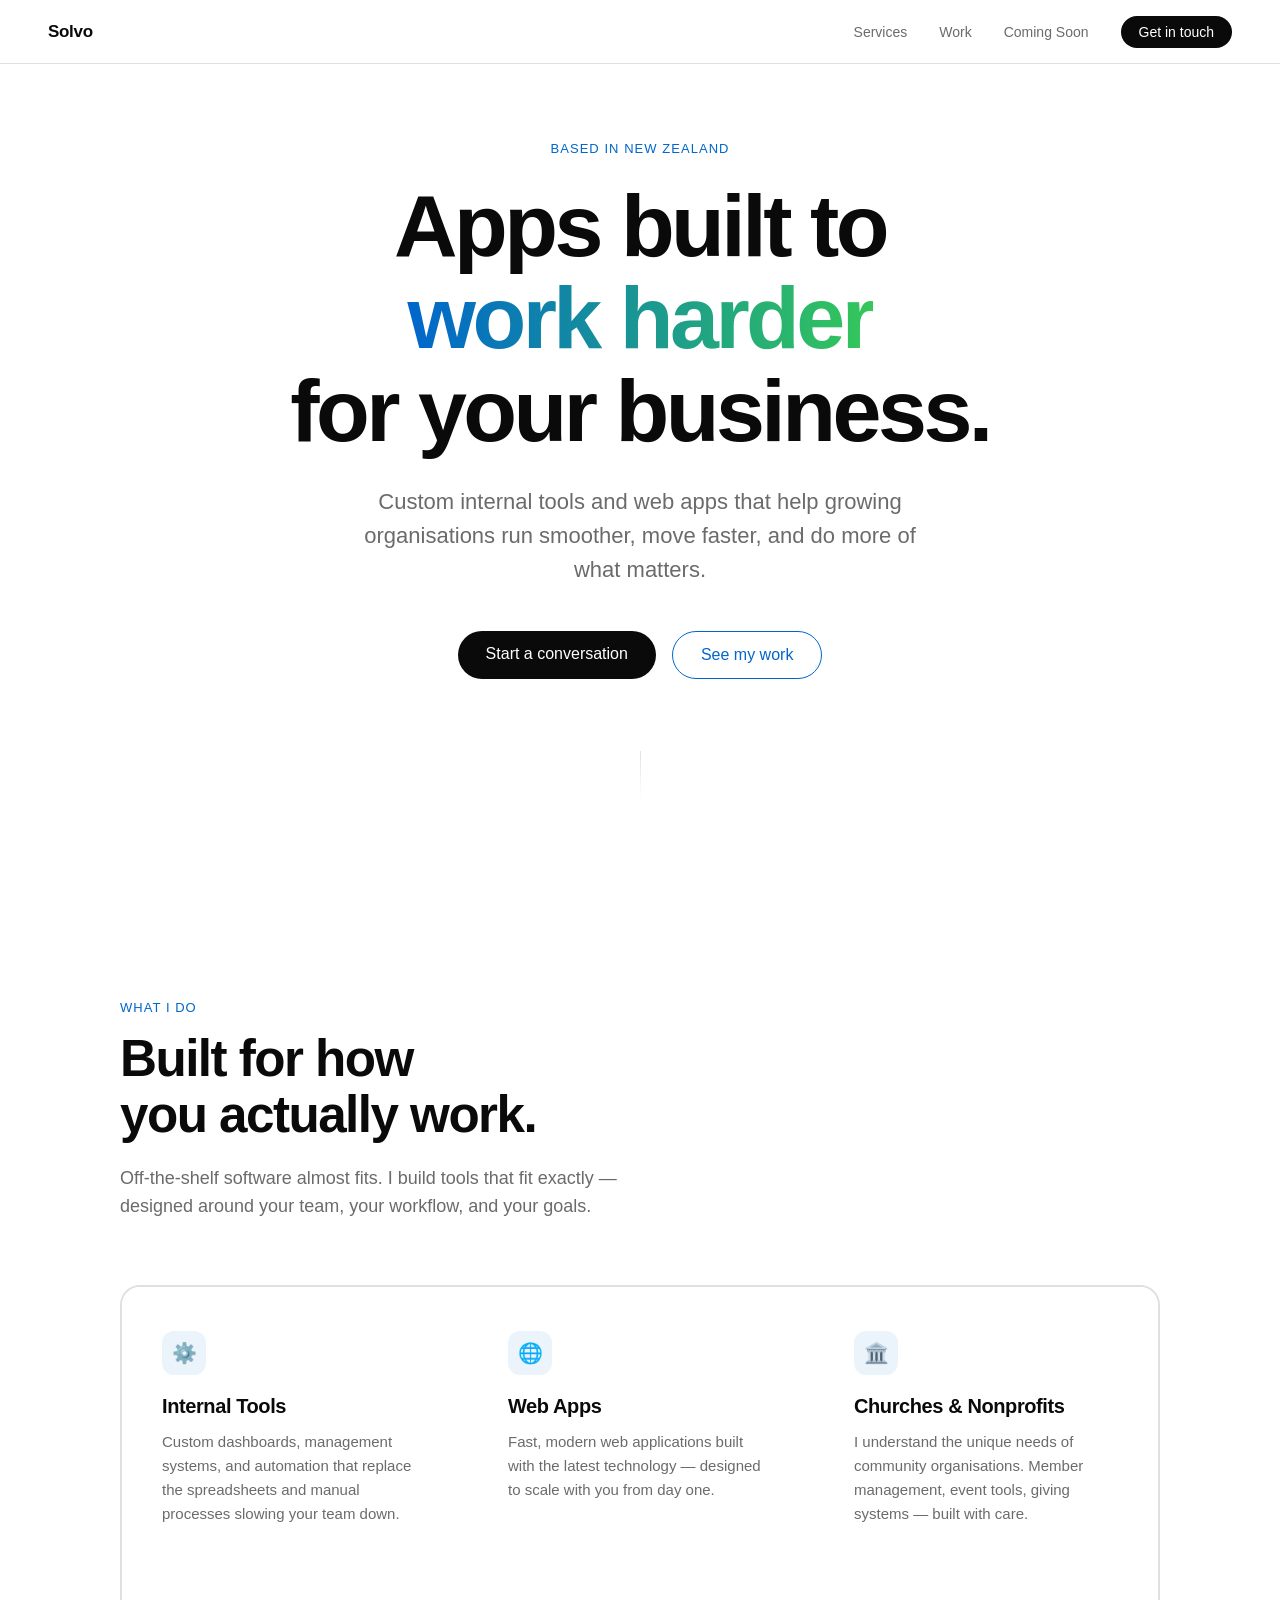
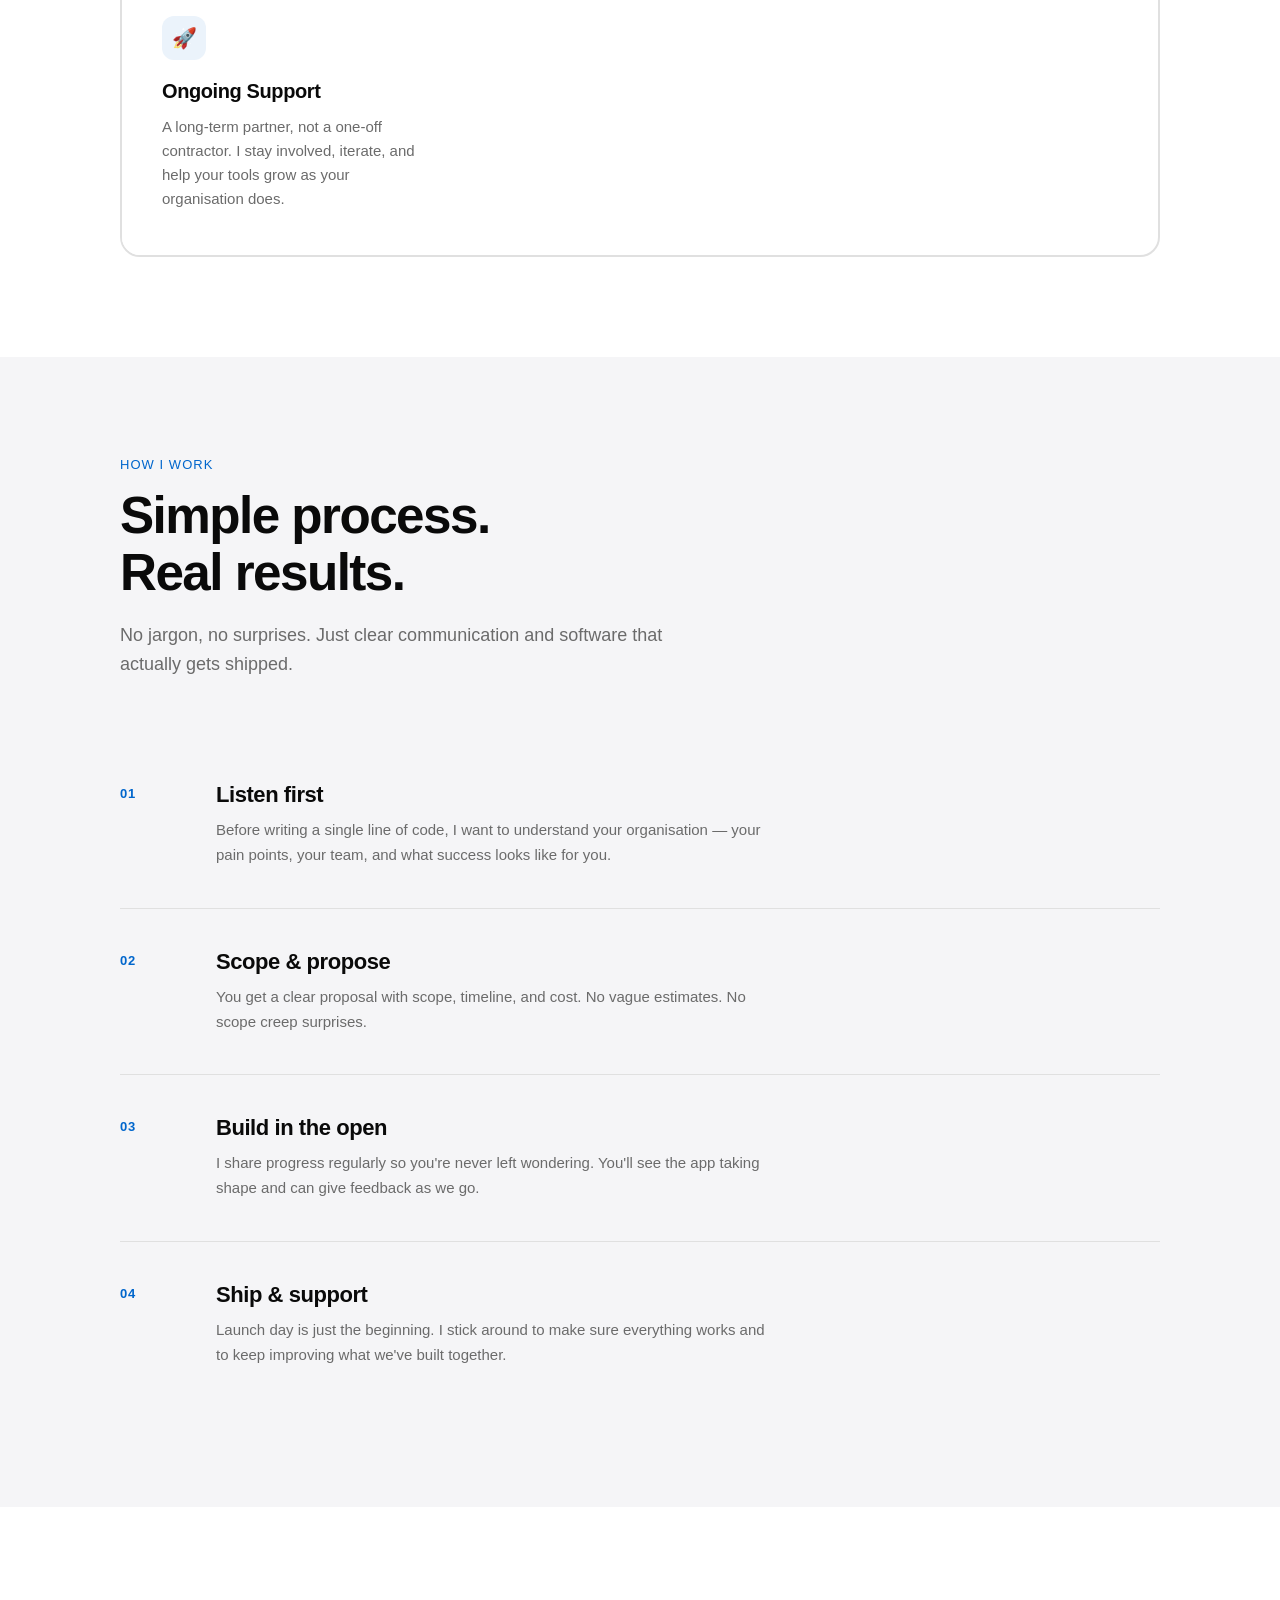
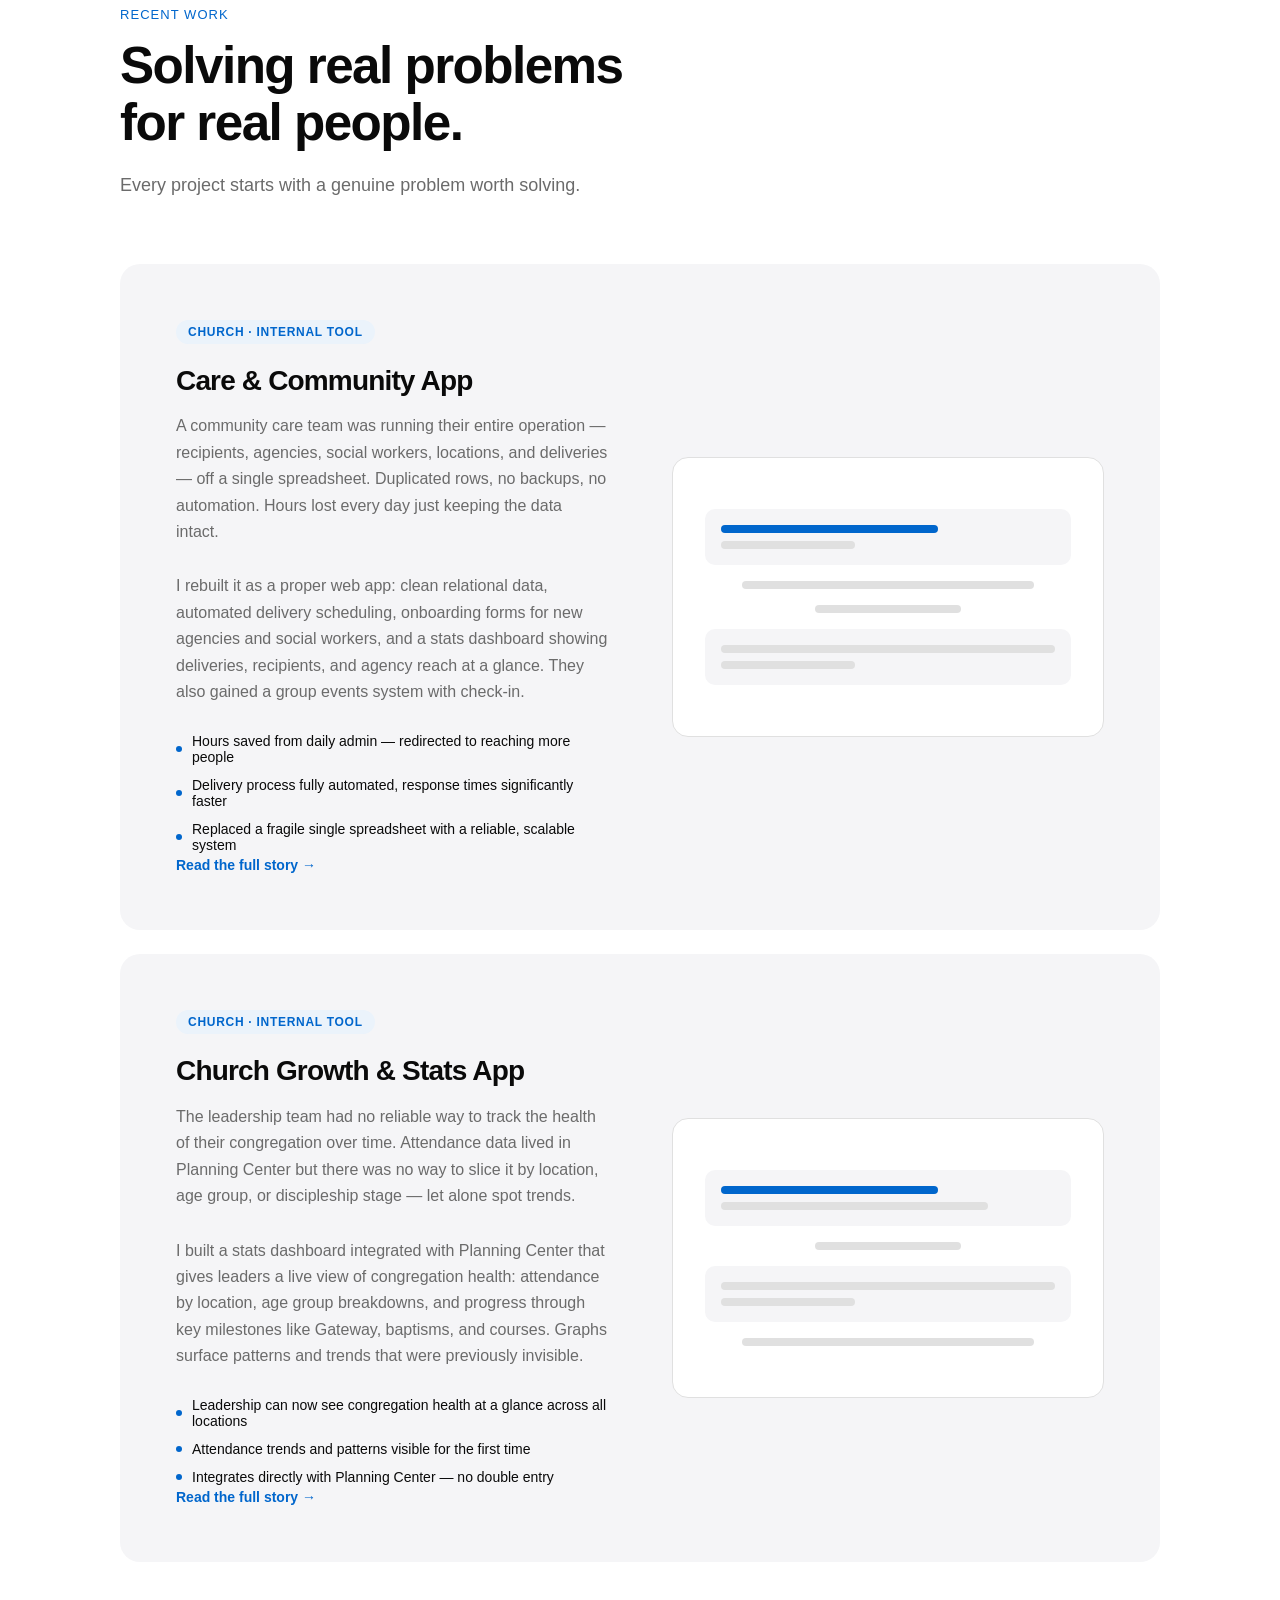
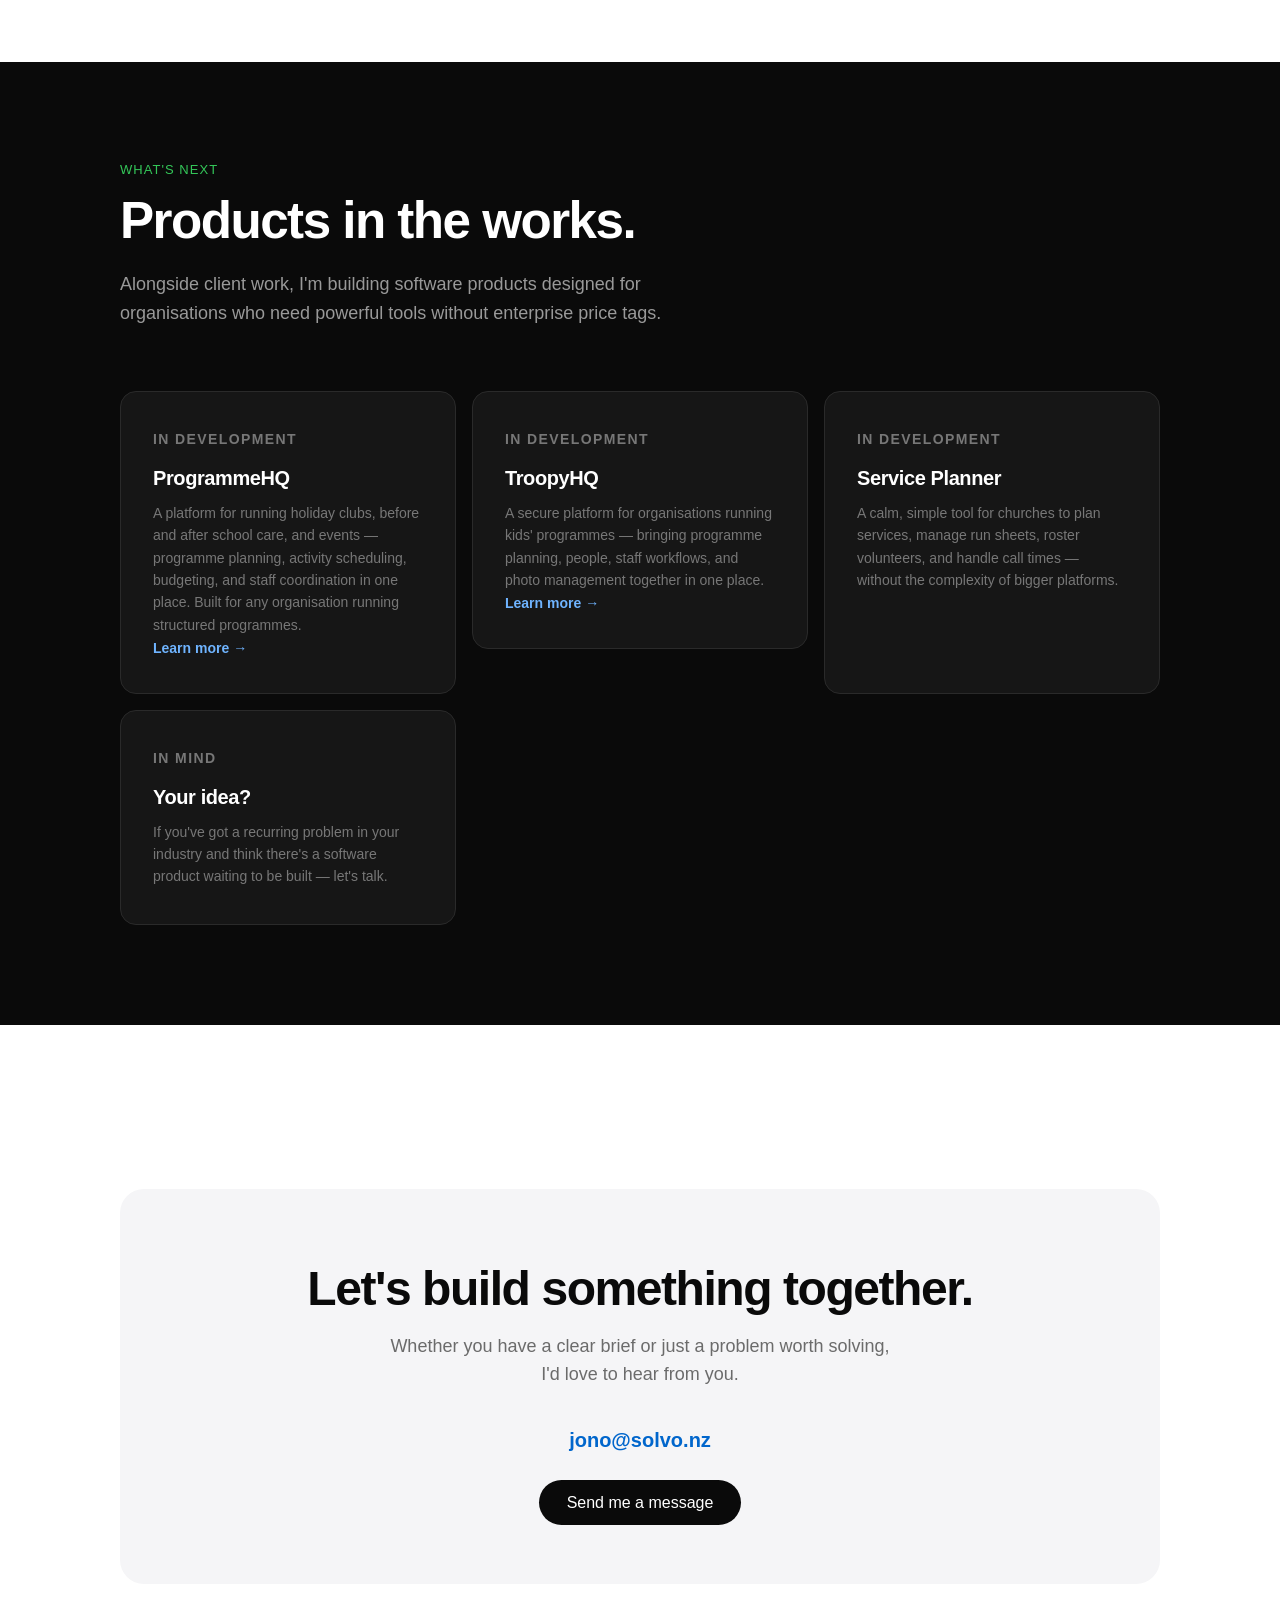
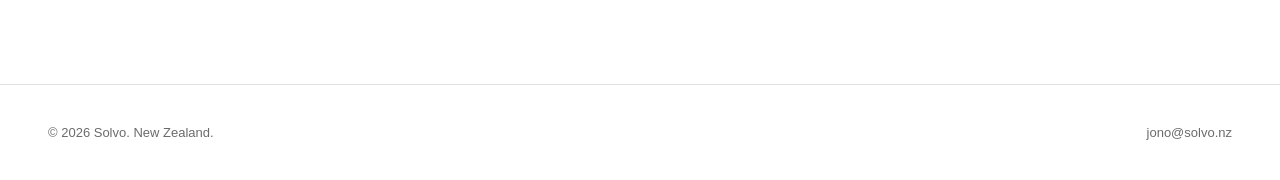
==== commit 2495edd5: "Update care case study and add TroopyHQ" ====
--- a/index.html
+++ b/index.html
@@ -123,7 +123,7 @@
 <div class="work-card">
 <div class="work-info">
 <span class="work-tag">Church · Internal Tool</span>
-<h3>Community Care App</h3>
+<h3>Care &amp; Community App</h3>
 <p>A community care team was running their entire operation — recipients, agencies, social workers, locations, and deliveries — off a single spreadsheet. Duplicated rows, no backups, no automation. Hours lost every day just keeping the data intact.</p>
 <p>I rebuilt it as a proper web app: clean relational data, automated delivery scheduling, onboarding forms for new agencies and social workers, and a stats dashboard showing deliveries, recipients, and agency reach at a glance. They also gained a group events system with check-in.</p>
 <div class="work-outcome">
@@ -194,6 +194,14 @@
 <span class="card-read-more">Learn more →</span>
 </div>
 </a>
+<a href="/troopyhq" class="card-link">
+<div class="saas-card">
+<p class="saas-label">In development</p>
+<h3>TroopyHQ</h3>
+<p>A secure platform for organisations running kids' programmes — bringing programme planning, people, staff workflows, and photo management together in one place.</p>
+<span class="card-read-more">Learn more →</span>
+</div>
+</a>
 <div class="saas-card">
 <p class="saas-label">In development</p>
 <h3>Service Planner</h3>
